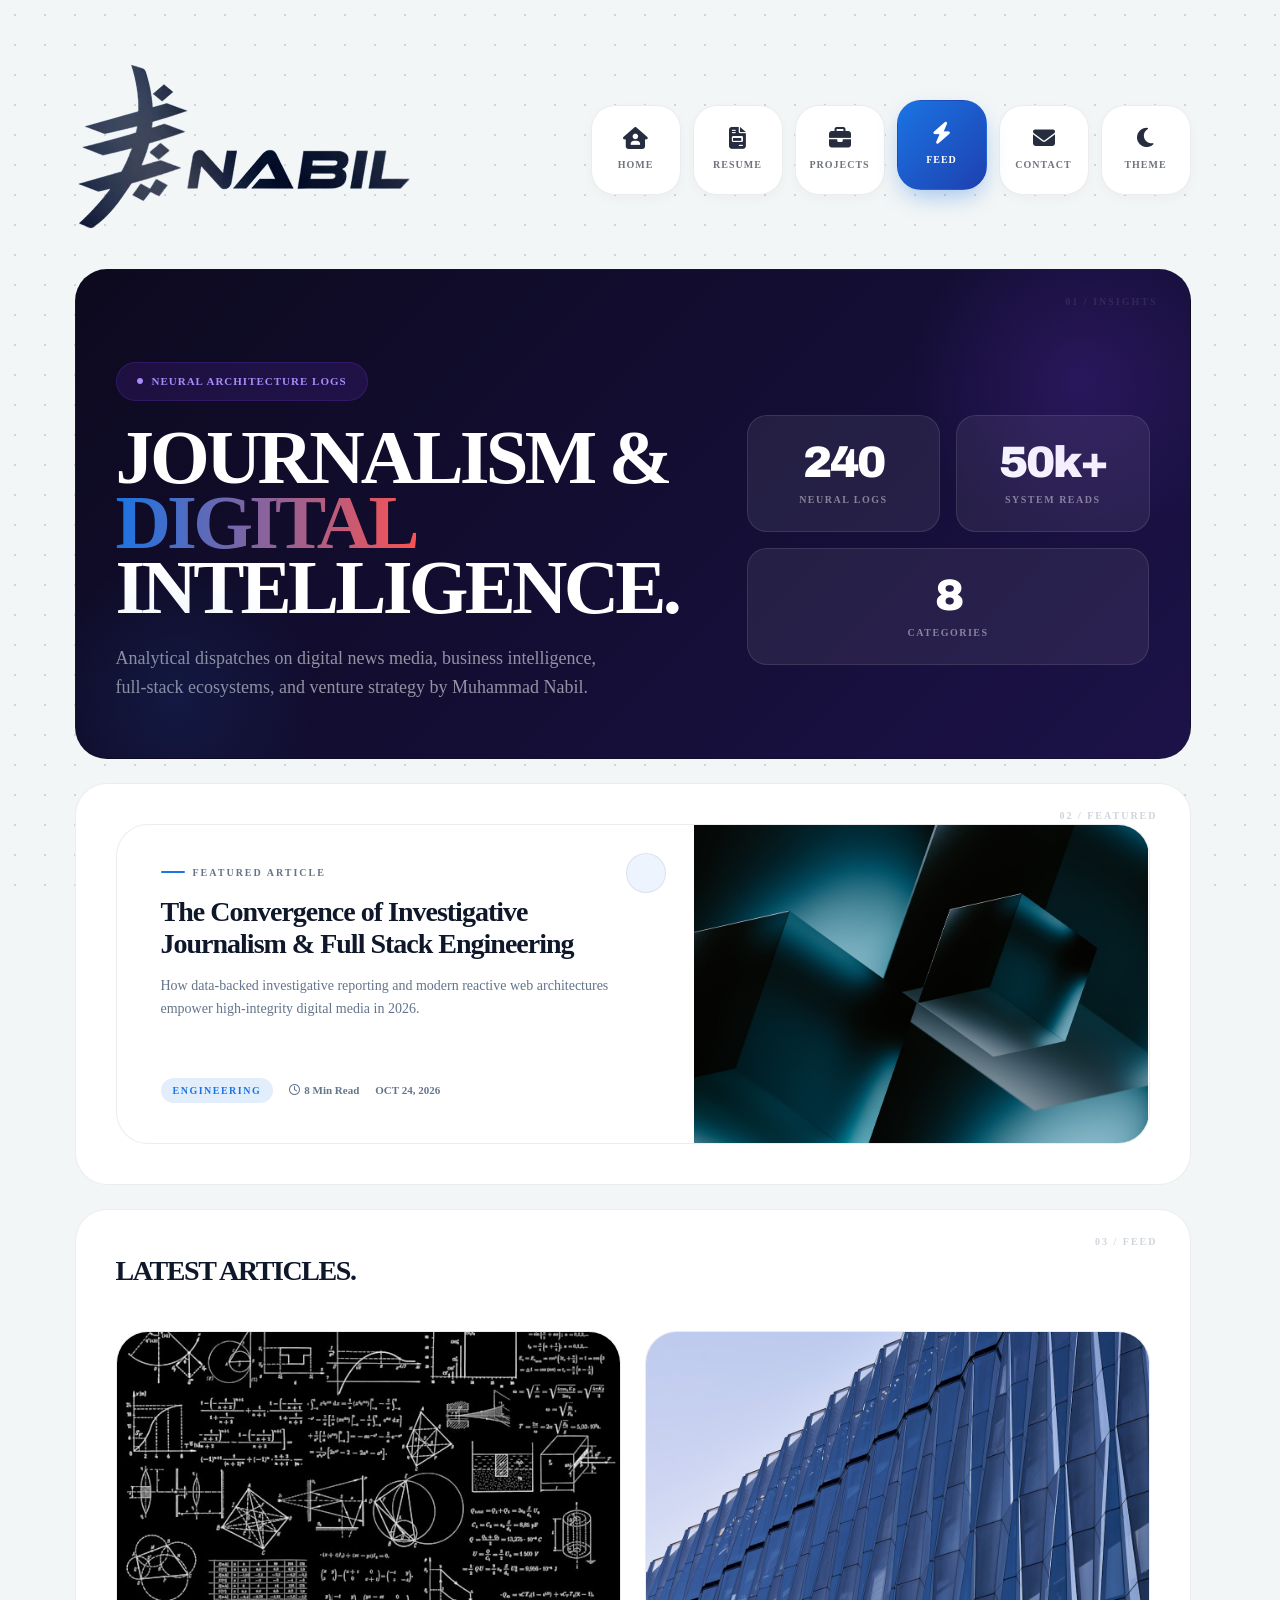
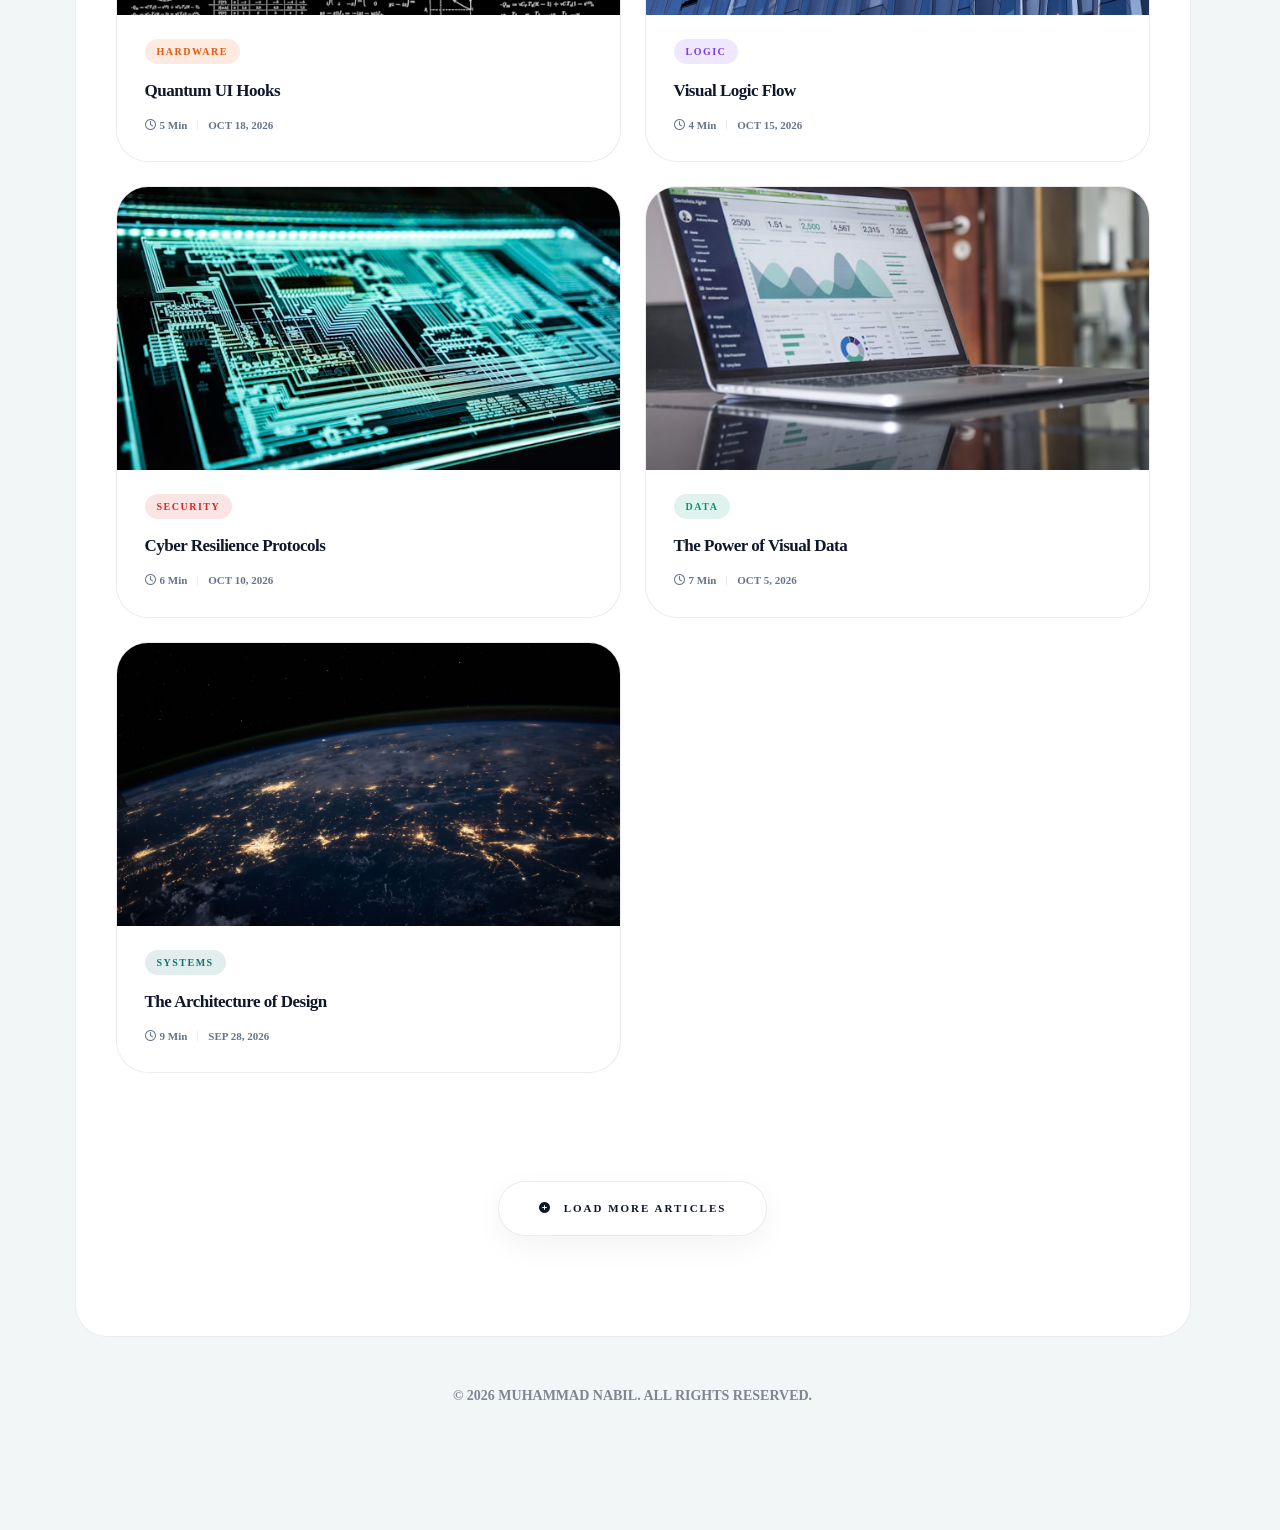
==== blog.html @ 57cd0913 "file added" ====
<!DOCTYPE html>
<html lang="en">
<head>
  <meta charset="utf-8">
  <meta name="viewport" content="width=device-width, initial-scale=1">
  <title>Feed & Insights - Muhammad Nabil</title>
  <meta name="description" content="Premium portfolio of Alex Sterling, an Elite Design Systems Architect.">
  <link rel="icon" href="images/favicon.svg" type="image/svg+xml">

  <!-- Immediate Theme Initializer -->
  <script>
    (function() {
      try {
        if (localStorage.getItem('theme') === 'dark') {
          document.documentElement.classList.add('dark-theme');
        }
      } catch (e) {}
    })();
  </script>

  <!-- Google Fonts: Poppins, Archivo & Space Grotesk -->
  <link rel="preconnect" href="https://fonts.googleapis.com">
  <link rel="preconnect" href="https://fonts.gstatic.com" crossorigin>
  <link href="https://fonts.googleapis.com/css2?family=Archivo:wght@700;800;900&family=Poppins:wght@400;500;600;700;800;900&family=Space+Grotesk:wght@500;600;700&display=swap" rel="stylesheet">

  <!-- Bootstrap 5.3 CSS -->
  <link rel="stylesheet" href="https://cdn.jsdelivr.net/npm/bootstrap@5.3.3/dist/css/bootstrap.min.css">

  <!-- Font Awesome 6.5.1 CSS -->
  <link rel="stylesheet" href="https://cdnjs.cloudflare.com/ajax/libs/font-awesome/6.5.1/css/all.min.css">

  <!-- Animate.css -->
  <link rel="stylesheet" href="https://cdnjs.cloudflare.com/ajax/libs/animate.css/4.1.1/animate.min.css">

  <!-- Velixo Core CSS -->
  <link rel="stylesheet" href="css/velixo.css">

  <style>
    body {
      font-family: var(--font-poppins), 'Poppins', sans-serif;
    }
    .logo-text, .hero-title, .master-title-vx, .id-name, .editorial-title {
      font-family: var(--font-archivo), 'Archivo', sans-serif;
    }
    .modal-content {
      background-color: var(--velixo-card);
      border: 1px solid var(--velixo-border);
      border-radius: var(--radius-xl);
      color: var(--velixo-text);
      backdrop-filter: blur(20px);
    }
    .modal-header {
      border-bottom: 1px solid var(--velixo-border);
    }
    .modal-footer {
      border-top: 1px solid var(--velixo-border);
    }
    .dark-theme .btn-close {
      filter: invert(1) grayscale(100%) brightness(200%);
    }

    /* Immediate visibility for scroll reveal elements to ensure flawless rendering */
    .scroll-reveal, .scroll-reveal-left, .scroll-reveal-right {
      opacity: 1 !important;
      transform: none !important;
    }

    /* Fix avatar container fill images */
    .avatar-box img {
      position: absolute;
      top: 0;
      left: 0;
      width: 100% !important;
      height: 100% !important;
      object-fit: cover !important;
    }

    /* Smooth bento cards appearance */
    .bento-card {
      opacity: 1 !important;
    }
  </style>
</head>
<body>

  <div class="vx-demo-2">
    <div class="page-wrapper-vx">
      <div class="container">
        
        <!-- Main Header -->
        
        <!-- Main Header -->
        <header class="main-header-vx">
          <div class="row align-items-center">
            <div class="col-lg-4 col-md-12 text-center text-lg-start">
              <a class="logo-link d-inline-flex align-items-center text-decoration-none" href="index.html">
                <img src="images/nabil-logo.webp" alt="Muhammad Nabil" class="header-logo-img">
              </a>
            </div>
            <div class="col-lg-8 col-md-12">
              <div class="nav-grid-vx mt-4 mt-lg-0">
                <a class="nav-block-vx " href="index.html" title="Home">
                  <i class="fa-solid fa-house-user"></i>
                  <span>Home</span>
                </a>
                <a class="nav-block-vx " href="resume.html" title="Resume">
                  <i class="fa-solid fa-file-invoice"></i>
                  <span>Resume</span>
                </a>
                <a class="nav-block-vx " href="works.html" title="Projects">
                  <i class="fa-solid fa-briefcase"></i>
                  <span>Projects</span>
                </a>
                <a class="nav-block-vx active" href="blog.html" title="Feed">
                  <i class="fa-solid fa-bolt"></i>
                  <span>Feed</span>
                </a>
                <a class="nav-block-vx " href="contact.html" title="Contact">
                  <i class="fa-solid fa-envelope"></i>
                  <span>Contact</span>
                </a>
                <div class="nav-block-vx dark-toggle" role="button" aria-label="Toggle theme" style="cursor:pointer" title="Toggle Theme">
                  <i class="fa-solid fa-moon"></i>
                  <span>Theme</span>
                </div>
              </div>
            </div>
          </div>
        </header>
  
  

        <!-- Main Page Content -->
        <div class="bento-card card-feed-banner mb-4 animate__animated animate__fadeInUp"><span class="card-number">01 / INSIGHTS</span><div class="row align-items-center g-5 mt-1"><div class="col-lg-7"><div class="badge-status mb-4" style="background:rgba(124,58,237,0.15);color:#a78bfa;border-color:rgba(124,58,237,0.2)"><i class="fa-solid fa-circle"></i>Neural Architecture Logs</div><h1 class="hero-title mb-4">JOURNALISM &<br><span>DIGITAL</span><br>INTELLIGENCE.</h1><p class="hero-desc">Analytical dispatches on digital news media, business intelligence, full-stack ecosystems, and venture strategy by Muhammad Nabil.</p></div><div class="col-lg-5"><div class="d-flex gap-3 flex-wrap"><div class="banner-stat"><span class="banner-stat-num">240</span><span class="banner-stat-label">Neural Logs</span></div><div class="banner-stat"><span class="banner-stat-num">50k+</span><span class="banner-stat-label">System Reads</span></div><div class="banner-stat"><span class="banner-stat-num">8</span><span class="banner-stat-label">Categories</span></div></div></div></div></div><div class="scroll-reveal"><div class="bento-card mb-4"><span class="card-number">02 / FEATURED</span><div class="vx-feed-featured"><div class="vff-body"><div class="vff-arrow"><i class="fa-solid fa-arrow-up-right"></i></div><div class="vff-label">Featured Article</div><a href="#" class="vff-title" data-bs-toggle="modal" data-bs-target="#blogModal1">The Convergence of Investigative Journalism & Full Stack Engineering</a><p class="vff-excerpt">How data-backed investigative reporting and modern reactive web architectures empower high-integrity digital media in 2026.</p><div class="vff-meta"><span class="post-tag tag-engineering">Engineering</span><span><i class="fa-regular fa-clock me-1"></i>8 Min Read</span><span>OCT 24, 2026</span></div></div><div class="vff-img" style="position:relative"><img alt="The Convergence of Investigative Journalism & Full Stack Engineering" style="position:absolute;height:100%;width:100%;left:0;top:0;right:0;bottom:0;object-fit:cover;color:transparent" src="images/blog-1.jpg"/></div></div></div></div><div class="bento-card"><span class="card-number">03 / FEED</span><h2 class="text-uppercase mb-5 mt-2" style="font-size:28px">Latest Articles.</h2><div class="row g-4"><div class="scroll-reveal col-md-6"><div class="vx-feed-card"><div class="vfc-img" style="position:relative"><img alt="Quantum UI Hooks" style="position:absolute;height:100%;width:100%;left:0;top:0;right:0;bottom:0;object-fit:cover;color:transparent" src="images/blog-2.jpg"/></div><div class="vfc-body"><span class="post-tag tag-hardware mb-3">Hardware</span><a href="#" class="vfc-title" data-bs-toggle="modal" data-bs-target="#blogModal2">Quantum UI Hooks</a><div class="vfc-meta"><span><i class="fa-regular fa-clock me-1"></i>5 Min</span><div class="vfc-divider"></div><span>OCT 18, 2026</span></div></div></div></div><div class="scroll-reveal col-md-6"><div class="vx-feed-card"><div class="vfc-img" style="position:relative"><img alt="Visual Logic Flow" style="position:absolute;height:100%;width:100%;left:0;top:0;right:0;bottom:0;object-fit:cover;color:transparent" src="images/blog-3.jpg"/></div><div class="vfc-body"><span class="post-tag tag-logic mb-3">Logic</span><a href="#" class="vfc-title" data-bs-toggle="modal" data-bs-target="#blogModal3">Visual Logic Flow</a><div class="vfc-meta"><span><i class="fa-regular fa-clock me-1"></i>4 Min</span><div class="vfc-divider"></div><span>OCT 15, 2026</span></div></div></div></div><div class="scroll-reveal col-md-6"><div class="vx-feed-card"><div class="vfc-img" style="position:relative"><img alt="Cyber Resilience Protocols" style="position:absolute;height:100%;width:100%;left:0;top:0;right:0;bottom:0;object-fit:cover;color:transparent" src="images/blog-4.jpg"/></div><div class="vfc-body"><span class="post-tag tag-security mb-3">Security</span><a href="#" class="vfc-title" data-bs-toggle="modal" data-bs-target="#blogModal4">Cyber Resilience Protocols</a><div class="vfc-meta"><span><i class="fa-regular fa-clock me-1"></i>6 Min</span><div class="vfc-divider"></div><span>OCT 10, 2026</span></div></div></div></div><div class="scroll-reveal col-md-6"><div class="vx-feed-card"><div class="vfc-img" style="position:relative"><img alt="The Power of Visual Data" style="position:absolute;height:100%;width:100%;left:0;top:0;right:0;bottom:0;object-fit:cover;color:transparent" src="images/blog-5.jpg"/></div><div class="vfc-body"><span class="post-tag tag-data mb-3">Data</span><a href="#" class="vfc-title" data-bs-toggle="modal" data-bs-target="#blogModal5">The Power of Visual Data</a><div class="vfc-meta"><span><i class="fa-regular fa-clock me-1"></i>7 Min</span><div class="vfc-divider"></div><span>OCT 5, 2026</span></div></div></div></div><div class="scroll-reveal col-md-6"><div class="vx-feed-card"><div class="vfc-img" style="position:relative"><img alt="The Architecture of Design" style="position:absolute;height:100%;width:100%;left:0;top:0;right:0;bottom:0;object-fit:cover;color:transparent" src="images/blog-1-detail.jpg"/></div><div class="vfc-body"><span class="post-tag tag-systems mb-3">Systems</span><a href="#" class="vfc-title" data-bs-toggle="modal" data-bs-target="#blogModal6">The Architecture of Design</a><div class="vfc-meta"><span><i class="fa-regular fa-clock me-1"></i>9 Min</span><div class="vfc-divider"></div><span>SEP 28, 2026</span></div></div></div></div></div><div class="blog-protocol-container mt-5"><button class="load-more-btn"><i class="fa-solid fa-plus-circle spinner-icon"></i><span>Load More Articles</span></button></div></div><div class="modal fade velixo-modal" id="blogModal1" tabindex="-1" aria-hidden="true"><div class="modal-dialog modal-dialog-centered modal-lg modal-dialog-scrollable"><div class="modal-content"><div class="modal-header border-0 pb-0"><button type="button" class="btn-close" data-bs-dismiss="modal" aria-label="Close"></button></div><div class="modal-body p-4 p-md-5 pt-0"><div class="d-flex align-items-center gap-3 mb-3"><span class="badge-status m-0 tag-engineering">Engineering</span><span class="small opacity-50 fw-bold">OCT 24, 2026</span></div><h2 class="modal-title mb-4">The Convergence of Investigative Journalism & Full Stack Engineering</h2><div style="position:relative;width:100%;aspect-ratio:16/9;border-radius:16px;overflow:hidden;margin-bottom:2rem"><img alt="The Convergence of Investigative Journalism & Full Stack Engineering" style="position:absolute;height:100%;width:100%;left:0;top:0;right:0;bottom:0;object-fit:cover;color:transparent" src="images/blog-1.jpg"/></div><div class="blog-content">
      <p>In the rapidly evolving landscape of digital interfaces, the convergence of neural biological principles and computer-aided design is creating a new paradigm. We call this <strong>Neural Design Architecture</strong>.</p>
      <p>Unlike traditional static design systems, neural systems are designed to be "alive" — adapting in real-time to user behavior, cognitive load, and environmental factors. This requires a complete rethink of how we handle component logic and state management.</p>
      <blockquote class="my-5 p-4 border-start border-4 border-primary bg-light rounded-2">
        "The goal is not to build tools that work for users, but to build ecosystems that evolve with them."
      </blockquote>
      <h4 class="mt-5 mb-3 text-uppercase">The Three Pillars of Neural Design</h4>
      <ol>
        <li class="mb-3"><strong>Cognitive Efficiency</strong>: Reducing friction at every touchpoint.</li>
        <li class="mb-3"><strong>Dynamic Scaling</strong>: Component logic that adjusts complexity based on user expertise.</li>
        <li><strong>Predictive Intelligence</strong>: Using ML hooks to preload assets and paths before the interaction happens.</li>
      </ol>
    </div></div></div></div></div><div class="modal fade velixo-modal" id="blogModal2" tabindex="-1" aria-hidden="true"><div class="modal-dialog modal-dialog-centered modal-lg modal-dialog-scrollable"><div class="modal-content"><div class="modal-header border-0 pb-0"><button type="button" class="btn-close" data-bs-dismiss="modal" aria-label="Close"></button></div><div class="modal-body p-4 p-md-5 pt-0"><div class="d-flex align-items-center gap-3 mb-3"><span class="badge-status m-0 tag-hardware">Hardware</span><span class="small opacity-50 fw-bold">OCT 18, 2026</span></div><h2 class="modal-title mb-4">Quantum UI Hooks</h2><div style="position:relative;width:100%;aspect-ratio:16/9;border-radius:16px;overflow:hidden;margin-bottom:2rem"><img alt="Quantum UI Hooks" style="position:absolute;height:100%;width:100%;left:0;top:0;right:0;bottom:0;object-fit:cover;color:transparent" src="images/blog-2.jpg"/></div><div class="blog-content">
      <p>Integrating high-level UI logic with bare-metal hardware requires more than just efficient code; it requires a deep understanding of signal latency and tactile feedback loops.</p>
      <p>Our latest breakthrough in "Quantum Hooks" allows for a zero-latency bridge between React-based interfaces and embedded sensor arrays, enabling a level of physical-digital synchronicity previously thought impossible.</p>
      <h4 class="mt-5 mb-3 text-uppercase">Hardware Synergy</h4>
      <p>By bypassing traditional OS-level interrupts, we can pipe interaction data directly into the render loop. This ensures that when a user moves a physical slider, the digital representation is updated within 2ms.</p>
    </div></div></div></div></div><div class="modal fade velixo-modal" id="blogModal3" tabindex="-1" aria-hidden="true"><div class="modal-dialog modal-dialog-centered modal-lg modal-dialog-scrollable"><div class="modal-content"><div class="modal-header border-0 pb-0"><button type="button" class="btn-close" data-bs-dismiss="modal" aria-label="Close"></button></div><div class="modal-body p-4 p-md-5 pt-0"><div class="d-flex align-items-center gap-3 mb-3"><span class="badge-status m-0 tag-logic">Logic</span><span class="small opacity-50 fw-bold">OCT 15, 2026</span></div><h2 class="modal-title mb-4">Visual Logic Flow</h2><div style="position:relative;width:100%;aspect-ratio:16/9;border-radius:16px;overflow:hidden;margin-bottom:2rem"><img alt="Visual Logic Flow" style="position:absolute;height:100%;width:100%;left:0;top:0;right:0;bottom:0;object-fit:cover;color:transparent" src="images/blog-3.jpg"/></div><div class="blog-content">
      <p>Visualizing complex logic flows is the next frontier in developer experience. At Velixo, we've developed a node-based architecture that maps technical complexity to artistic visual patterns.</p>
      <p>This allows architects to "see" bottlenecks before they are even coded. By treating data flow as a visual river, we can optimize systems using intuitive pattern recognition.</p>
      <blockquote class="my-5 p-4 border-start border-4 border-primary bg-light rounded-2">
        "Architecture is just logic made visible."
      </blockquote>
    </div></div></div></div></div><div class="modal fade velixo-modal" id="blogModal4" tabindex="-1" aria-hidden="true"><div class="modal-dialog modal-dialog-centered modal-lg modal-dialog-scrollable"><div class="modal-content"><div class="modal-header border-0 pb-0"><button type="button" class="btn-close" data-bs-dismiss="modal" aria-label="Close"></button></div><div class="modal-body p-4 p-md-5 pt-0"><div class="d-flex align-items-center gap-3 mb-3"><span class="badge-status m-0 tag-security">Security</span><span class="small opacity-50 fw-bold">OCT 10, 2026</span></div><h2 class="modal-title mb-4">Cyber Resilience Protocols</h2><div style="position:relative;width:100%;aspect-ratio:16/9;border-radius:16px;overflow:hidden;margin-bottom:2rem"><img alt="Cyber Resilience Protocols" style="position:absolute;height:100%;width:100%;left:0;top:0;right:0;bottom:0;object-fit:cover;color:transparent" src="images/blog-4.jpg"/></div><div class="blog-content">
      <p>In an age of increasing digital threats, cyber resilience is no longer optional. Our latest protocols focus on self-healing infrastructures and proactive threat detection using neural pattern matching.</p>
      <p>We've implemented a layered defense strategy that protects sensitive data at the architectural level, ensuring that even if one node is compromised, the rest of the ecosystem remains secure.</p>
    </div></div></div></div></div><div class="modal fade velixo-modal" id="blogModal5" tabindex="-1" aria-hidden="true"><div class="modal-dialog modal-dialog-centered modal-lg modal-dialog-scrollable"><div class="modal-content"><div class="modal-header border-0 pb-0"><button type="button" class="btn-close" data-bs-dismiss="modal" aria-label="Close"></button></div><div class="modal-body p-4 p-md-5 pt-0"><div class="d-flex align-items-center gap-3 mb-3"><span class="badge-status m-0 tag-data">Data</span><span class="small opacity-50 fw-bold">OCT 5, 2026</span></div><h2 class="modal-title mb-4">The Power of Visual Data</h2><div style="position:relative;width:100%;aspect-ratio:16/9;border-radius:16px;overflow:hidden;margin-bottom:2rem"><img alt="The Power of Visual Data" style="position:absolute;height:100%;width:100%;left:0;top:0;right:0;bottom:0;object-fit:cover;color:transparent" src="images/blog-5.jpg"/></div><div class="blog-content">
      <p>Data visualization is the bridge between raw information and actionable insights. By using advanced 3D rendering techniques, we can transform complex datasets into intuitive visual landscapes.</p>
      <p>This allows decision-makers to identify trends and anomalies with unprecedented clarity, leading to faster and more accurate strategic choices.</p>
    </div></div></div></div></div><div class="modal fade velixo-modal" id="blogModal6" tabindex="-1" aria-hidden="true"><div class="modal-dialog modal-dialog-centered modal-lg modal-dialog-scrollable"><div class="modal-content"><div class="modal-header border-0 pb-0"><button type="button" class="btn-close" data-bs-dismiss="modal" aria-label="Close"></button></div><div class="modal-body p-4 p-md-5 pt-0"><div class="d-flex align-items-center gap-3 mb-3"><span class="badge-status m-0 tag-systems">Systems</span><span class="small opacity-50 fw-bold">SEP 28, 2026</span></div><h2 class="modal-title mb-4">The Architecture of Design</h2><div style="position:relative;width:100%;aspect-ratio:16/9;border-radius:16px;overflow:hidden;margin-bottom:2rem"><img alt="The Architecture of Design" style="position:absolute;height:100%;width:100%;left:0;top:0;right:0;bottom:0;object-fit:cover;color:transparent" src="images/blog-1-detail.jpg"/></div><div class="blog-content">
      <p>True design is not just how it looks, but how it works at the structural level. We explore the intersection of architectural principles and digital product design.</p>
      <p>By applying classical engineering concepts to modern software, we can build products that are not only beautiful but also resilient and highly performant.</p>
    </div></div></div></div></div><div class="modal fade velixo-modal" id="blogModal7" tabindex="-1" aria-hidden="true"><div class="modal-dialog modal-dialog-centered modal-lg modal-dialog-scrollable"><div class="modal-content"><div class="modal-header border-0 pb-0"><button type="button" class="btn-close" data-bs-dismiss="modal" aria-label="Close"></button></div><div class="modal-body p-4 p-md-5 pt-0"><div class="d-flex align-items-center gap-3 mb-3"><span class="badge-status m-0 tag-systems">Systems</span><span class="small opacity-50 fw-bold">OCT 12, 2026</span></div><h2 class="modal-title mb-4">The Math of Scalable Grids</h2><div style="position:relative;width:100%;aspect-ratio:16/9;border-radius:16px;overflow:hidden;margin-bottom:2rem"><img alt="The Math of Scalable Grids" style="position:absolute;height:100%;width:100%;left:0;top:0;right:0;bottom:0;object-fit:cover;color:transparent" src="images/blog-6.jpg"/></div><div class="blog-content">
      <p>Scalability starts with a solid mathematical foundation. We dive deep into the algorithms that power modern grid systems, ensuring consistent layouts across all screen resolutions.</p>
      <p>Understanding the underlying geometry allows us to create flexible, high-density interfaces that maintain their integrity even as complexity grows.</p>
    </div></div></div></div></div><div class="modal fade velixo-modal" id="blogModal8" tabindex="-1" aria-hidden="true"><div class="modal-dialog modal-dialog-centered modal-lg modal-dialog-scrollable"><div class="modal-content"><div class="modal-header border-0 pb-0"><button type="button" class="btn-close" data-bs-dismiss="modal" aria-label="Close"></button></div><div class="modal-body p-4 p-md-5 pt-0"><div class="d-flex align-items-center gap-3 mb-3"><span class="badge-status m-0 tag-cloud">Cloud</span><span class="small opacity-50 fw-bold">OCT 8, 2026</span></div><h2 class="modal-title mb-4">Hybrid Cloud Architecture</h2><div style="position:relative;width:100%;aspect-ratio:16/9;border-radius:16px;overflow:hidden;margin-bottom:2rem"><img alt="Hybrid Cloud Architecture" style="position:absolute;height:100%;width:100%;left:0;top:0;right:0;bottom:0;object-fit:cover;color:transparent" src="images/blog-7.jpg"/></div><div class="blog-content">
      <p>Hybrid cloud solutions offer the best of both worlds: the security of private infrastructure and the scalability of public cloud providers.</p>
      <p>We discuss the architectural challenges of synchronizing data across disparate environments and the best practices for maintaining high availability in a hybrid setup.</p>
    </div></div></div></div></div>

        
        
        <footer class="mt-5 text-center pb-5">
          <p class="small opacity-50 fw-bold">© 2026 MUHAMMAD NABIL. ALL RIGHTS RESERVED.</p>
        </footer>
  
  
      </div>
    </div>
  </div>

  <!-- Bootstrap 5.3 JS Bundle -->
  <script src="https://cdn.jsdelivr.net/npm/bootstrap@5.3.3/dist/js/bootstrap.bundle.min.js"></script>

  <!-- Interactive JavaScript: Theme Switcher & Reveal Observer -->
  <script>
    document.addEventListener('DOMContentLoaded', function () {
      const darkToggle = document.querySelector('.dark-toggle');
      const themeIcon = darkToggle ? darkToggle.querySelector('i') : null;

      function syncThemeIcon() {
        if (!themeIcon) return;
        const isDark = document.documentElement.classList.contains('dark-theme');
        if (isDark) {
          themeIcon.className = 'fa-solid fa-sun';
        } else {
          themeIcon.className = 'fa-solid fa-moon';
        }
      }

      syncThemeIcon();

      if (darkToggle) {
        darkToggle.addEventListener('click', function () {
          const isDark = document.documentElement.classList.toggle('dark-theme');
          localStorage.setItem('theme', isDark ? 'dark' : 'light');
          syncThemeIcon();
        });
      }

      // Reveal all animated sections
      document.querySelectorAll('.scroll-reveal, .scroll-reveal-left, .scroll-reveal-right').forEach(function(el) {
        el.classList.add('revealed');
      });
    });
  </script>

</body>
</html>
---- css/velixo.css ----
:root{--velixo-primary:#1b74e4;--velixo-secondary:#fa5252;--velixo-bg:#f3f6f6;--velixo-text:#0f172a;--velixo-text-muted:#64748b;--velixo-card:#fff;--velixo-border:#0f172a14;--velixo-glass:#ffffffb3;--velixo-transition:all .4s cubic-bezier(.4, 0, .2, 1);--radius-3xl:48px;--radius-2xl:40px;--radius-xl:32px;--velixo-primary-rgb:27, 116, 228;--velixo-secondary-rgb:250, 82, 82}html.dark-theme{--velixo-bg:#0a0f1a;--velixo-text:#f1f5f9;--velixo-text-muted:#64748b;--velixo-card:#111827;--velixo-border:#ffffff14;--velixo-glass:#111827b3}html{scrollbar-gutter:stable;height:auto;overflow:hidden auto}body{background-color:var(--velixo-bg);color:var(--velixo-text);-webkit-font-smoothing:antialiased;overflow-anchor:none;width:100%;margin:0;padding:0;position:relative;overflow:visible}body:before{content:"";z-index:-1;pointer-events:none;background-image:radial-gradient(#0f172a26 1px,#0000 1px);background-size:30px 30px;width:100%;height:100%;position:fixed;top:0;left:0}html.dark-theme body:before{background-image:radial-gradient(#ffffff1a 1px,#0000 1px)}*{box-sizing:border-box}img,video,canvas,svg{max-width:100%;height:auto}.text-muted{color:var(--velixo-text-muted)!important}.btn-light{color:#0f172a;background-color:#f8fafc;border-color:#f8fafc}.dark-theme .btn-light{background-color:var(--velixo-primary);border-color:var(--velixo-primary);color:#fff}h1,h2,h3,h4,h5{letter-spacing:-.05em;font-weight:800;line-height:.9}.bento-container{grid-template-columns:repeat(12,1fr);grid-auto-rows:minmax(100px,auto);gap:24px;width:100%;margin:0 auto;padding:60px 24px 120px;display:grid}.bento-card{background-color:var(--velixo-card);border:1px solid var(--velixo-border);border-radius:var(--radius-xl);transition:var(--velixo-transition);-webkit-backdrop-filter:blur(20px);backdrop-filter:blur(20px);flex-direction:column;min-height:200px;padding:40px;display:flex;position:relative;overflow:hidden}.bento-card:hover{border-color:var(--velixo-primary);box-shadow:0 40px 80px -20px rgba(var(--velixo-primary-rgb), .15);transform:translateY(-8px)}header{grid-column:span 12}.card-hero{background:linear-gradient(135deg, rgba(var(--velixo-primary-rgb), .05) 0%, transparent 100%);grid-area:span 4/span 8;justify-content:center}.card-profile{text-align:center;grid-area:span 4/span 4;align-items:center}.card-about h2{margin-bottom:1.5rem;font-size:32px}.card-about{grid-area:span 4/span 6}.card-skills{grid-area:span 2/span 3;justify-content:center;align-items:center;display:flex}.card-services{grid-area:span 4/span 6}.card-resume{grid-area:span 2/span 6}.card-resume h3{font-size:24px}.card-resume .btn{letter-spacing:1px;font-size:12px}.card-hub{grid-area:span 4/span 6}.card-clients{grid-column:span 12;padding:60px}.card-footer{text-align:center;background:0 0;border:none;grid-column:span 12;padding:40px 0 100px}.card-experience{grid-area:span 4/span 8}.card-tech,.card-edu{grid-area:span 2/span 4}.card-skills-full{grid-column:span 12;padding:60px}.badge-status{background:rgba(var(--velixo-primary-rgb), .1);color:var(--velixo-primary);letter-spacing:1px;text-transform:uppercase;border:1px solid rgba(var(--velixo-primary-rgb), .1);border-radius:100px;align-items:center;gap:8px;width:fit-content;margin-bottom:24px;padding:10px 20px;font-size:11px;font-weight:800;display:inline-flex}.badge-status i{font-size:6px;animation:2s infinite pulse}@keyframes pulse{0%{opacity:1;transform:scale(1)}50%{opacity:.4;transform:scale(1.6)}to{opacity:1;transform:scale(1)}}.hero-title{text-transform:uppercase;color:var(--velixo-text);word-break:break-word;overflow-wrap:break-word;margin:0;font-size:90px;line-height:.85}.hero-title span{background:linear-gradient(to right, var(--velixo-primary), var(--velixo-secondary));-webkit-text-fill-color:transparent;-webkit-background-clip:text;background-clip:text;display:inline-block}.hero-desc{max-width:500px;color:var(--velixo-text-muted);margin-top:24px;font-size:18px;font-weight:500;line-height:1.6}.avatar-box{border:8px solid var(--velixo-border);width:160px;height:160px;transition:var(--velixo-transition);background:var(--velixo-bg);border-radius:40px;flex-shrink:0;margin-bottom:24px;position:relative;overflow:hidden}.bento-card:hover .avatar-box{border-color:var(--velixo-primary);transform:scale(1.05)rotate(-3deg)}.social-pill{gap:12px;margin-top:24px;display:flex}.social-btn{background:var(--velixo-bg);width:52px;height:52px;color:var(--velixo-text);transition:var(--velixo-transition);border:1px solid var(--velixo-border);border-radius:16px;justify-content:center;align-items:center;font-size:18px;text-decoration:none;display:flex}.social-btn:hover{background:var(--velixo-primary);color:#fff;border-color:var(--velixo-primary);transform:translateY(-5px)}.stat-item{text-align:center}.stat-num{color:var(--velixo-primary);margin-bottom:4px;font-size:64px;font-weight:900;line-height:1}.stat-label{text-transform:uppercase;letter-spacing:.1em;color:var(--velixo-text-muted);font-size:12px;font-weight:800}.card-profile p{letter-spacing:2px}.expertise-list{grid-template-columns:repeat(2,1fr);gap:16px;margin-top:24px;display:grid}.expertise-item span{letter-spacing:1px;font-size:11px}.expertise-item{background:rgba(var(--velixo-primary-rgb), .03);border:1px solid var(--velixo-border);transition:var(--velixo-transition);border-radius:20px;flex-direction:row;align-items:center;gap:20px;padding:24px 32px;display:flex}.expertise-item i{color:var(--velixo-primary);background:rgba(var(--velixo-primary-rgb), .08);width:44px;height:44px;transition:var(--velixo-transition);border-radius:12px;justify-content:center;align-items:center;font-size:20px;display:flex}.expertise-item:hover{background:var(--velixo-primary);color:#fff;border-color:var(--velixo-primary)}.expertise-item:hover i{color:#fff;background:#fff3}.nav-container{z-index:1040;pointer-events:none;justify-content:center;align-items:center;width:100%;display:flex;position:fixed;bottom:32px;left:0}.nav-dock{-webkit-backdrop-filter:blur(20px);pointer-events:auto;background:#0f172af2;border:1px solid #ffffff1a;border-radius:28px;gap:8px;padding:8px;display:flex;box-shadow:0 20px 50px #00000080}.dock-item{color:#fffc;width:56px;height:56px;transition:var(--velixo-transition);border-radius:20px;justify-content:center;align-items:center;font-size:20px;text-decoration:none;display:flex;position:relative}.dock-item:hover,.dock-item.active{color:#fff;background:var(--velixo-primary)}.dock-item span{background:var(--velixo-primary);color:#fff;opacity:0;visibility:hidden;white-space:nowrap;pointer-events:none;z-index:2001;border-radius:12px;padding:6px 14px;font-size:11px;font-weight:800;transition:all .3s cubic-bezier(.4,0,.2,1);position:absolute;top:-40px;left:50%;transform:translate(-50%);box-shadow:0 10px 20px #0003}.dock-item:hover span{opacity:1;visibility:visible;top:-54px;transform:translate(-50%)translateY(0)}@media (max-width:768px){.dock-item span{display:none!important}}.dock-item span:after{content:"";border-left:6px solid #0000;border-right:6px solid #0000;border-top:6px solid var(--velixo-primary);position:absolute;bottom:-4px;left:50%;transform:translate(-50%)}.card-number{opacity:.3;letter-spacing:2px;color:var(--velixo-text-muted);font-size:10px;font-weight:800;position:absolute;top:24px;right:32px}.pillar-grid{grid-template-columns:1fr 1fr;gap:20px;margin-top:32px;display:grid}.card-clients p{letter-spacing:8px;text-align:center}.value-icon{background:var(--velixo-primary);color:#fff;width:48px;height:48px;box-shadow:0 10px 20px rgba(var(--velixo-primary-rgb), .2);border-radius:14px;flex-shrink:0;justify-content:center;align-items:center;font-size:18px;display:flex}.value-title{letter-spacing:1.5px;color:var(--velixo-text);margin-bottom:4px;font-size:12px;font-weight:900}.card-hub h3{letter-spacing:2px;font-size:20px}.signature-text{opacity:.3;text-align:right;letter-spacing:5px;background:linear-gradient(90deg, transparent, rgba(var(--velixo-primary-rgb), .05));border-radius:4px;padding:10px 0;font-size:14px;font-weight:800}.pillar-item{border-left:2px solid var(--velixo-primary);transition:var(--velixo-transition);padding-left:16px}.pillar-item:hover{background:rgba(var(--velixo-primary-rgb), .05);border-radius:0 12px 12px 0;transform:translate(10px)}.pillar-title{text-transform:uppercase;letter-spacing:.5px;transition:var(--velixo-transition);margin-bottom:4px;font-size:14px;font-weight:800}.pillar-item:hover .pillar-title{color:var(--velixo-primary)}.pill-text{color:var(--velixo-text-muted);margin:0;font-size:12px;line-height:1.4}.card-resume{background:linear-gradient(135deg, var(--velixo-primary), #0d47a1)!important;color:#fff!important;border:none!important}.card-resume:hover{box-shadow:0 40px 100px -20px rgba(var(--velixo-primary-rgb), .4);transform:translateY(-10px)scale(1.02)}.card-resume .card-number{color:#fff;opacity:.5}.card-resume p{color:#ffffffb3!important}.card-resume:after{content:"";opacity:.1;pointer-events:none;background-image:url("data:image/svg+xml,%3Csvg viewBox='0 0 200 200' xmlns='http://www.w3.org/2000/svg'%3E%3Cfilter id='noise'%3E%3CfeTurbulence type='fractalNoise' baseFrequency='0.65' numOctaves='3' stitchTiles='stitch'/%3E%3C/filter%3E%3Crect width='100%25' height='100%25' filter='url(%23noise)'/%3E%3C/svg%3E");width:100%;height:100%;position:absolute;top:0;left:0}.card-hub{justify-content:space-between;align-items:flex-start;flex-direction:column!important;display:flex!important}.client-grid{flex-wrap:wrap;justify-content:space-around;align-items:center;gap:40px;padding:20px 0;display:flex}.client-item{text-align:center;flex:none}.client-logo{filter:grayscale()contrast(.5)opacity(.3);max-width:140px;height:32px;transition:var(--velixo-transition);object-fit:contain}.client-logo:hover{filter:grayscale(0)contrast()opacity();transform:scale(1.1)}.dark-theme .client-logo{opacity:.6;filter:brightness(0)invert()!important}.dark-theme .client-logo:hover{opacity:1;transform:scale(1.1);filter:brightness(0)invert()!important}.logo-text{letter-spacing:-3px;color:var(--velixo-text);font-size:36px;font-weight:900;text-decoration:none}.dark-toggle{background:var(--velixo-card);cursor:pointer;border-radius:18px;justify-content:center;align-items:center;width:54px;height:54px;display:flex!important}.control-btn{transition:var(--velixo-transition);border:1px solid var(--velixo-border)!important}.control-btn:hover{background:var(--velixo-primary)!important;color:#fff!important;border-color:var(--velixo-primary)!important}@media (max-width:1400px){.hero-title{font-size:clamp(48px,6vw,90px)}}@media (max-width:1200px){.bento-container{gap:20px;padding:40px 24px 120px}.hero-title{font-size:clamp(40px,8vw,70px)}.card-hero,.card-experience,.card-skills-full{grid-column:span 12!important}.card-profile,.card-about,.card-tech,.card-edu,.card-skills,.card-services,.card-hub,.card-contact-stat{grid-column:span 6!important}}@media (max-width:991px){.bento-container{gap:20px;padding:40px 24px 120px;grid-template-columns:repeat(2,1fr)!important}.bento-card,header,.card-clients,.card-footer,.blog-grid-wrapper,.card-projects-hub,.card-protocol{grid-area:auto/span 2!important;width:100%!important}.bento-card{grid-column:span 2!important}.pillar-grid,.skill-meter-grid{grid-template-columns:1fr 1fr}}@media (max-width:767px){.bento-container{gap:16px;overflow-x:hidden;grid-template-columns:1fr!important;width:100vw!important;padding:24px 16px 200px!important}.bento-card,header,.card-clients,.card-footer,.blog-grid-wrapper,.card-projects-hub,.card-protocol{max-width:100%;grid-area:auto/span 1!important;width:100%!important}.hero-title{letter-spacing:-2px;line-height:1.1;font-size:clamp(28px,12vw,48px)!important}.hero-desc{max-width:100%;font-size:16px}.expertise-list,.pillar-grid,.skill-meter-grid{grid-template-columns:1fr!important}.timeline-item{flex-direction:column!important;gap:20px!important;display:flex!important}.timeline-meta{width:100%;flex:none!important}.nav-dock{border-radius:20px;gap:4px;max-width:90vw;padding:8px}.dock-item{width:48px;height:48px;font-size:18px}}@media (max-width:480px){.hero-title{font-size:clamp(24px,12vw,32px)!important}.bento-card{padding:24px}.card-hero{padding:60px 24px}.stat-num{font-size:48px}.client-grid{gap:20px}.client-logo{height:20px}}.timeline-stack{padding-left:0;position:relative}.timeline-item{transition:var(--velixo-transition);gap:40px;padding-bottom:40px;display:flex;position:relative}.timeline-item:hover{transform:translate(10px)}.timeline-item:last-child{padding-bottom:0}.timeline-meta{flex:0 0 160px}.time-range{color:var(--velixo-primary);letter-spacing:1px;margin-bottom:4px;font-size:11px;font-weight:800;display:block}.company{text-transform:uppercase;letter-spacing:.5px;opacity:.8;font-size:14px;font-weight:900;display:block}.timeline-content h4{letter-spacing:-.5px;margin-bottom:12px;font-size:20px}.tech-grid{flex-wrap:wrap;gap:10px;margin-top:10px;display:flex}.tech-tag{background:rgba(var(--velixo-primary-rgb), .05);border:1px solid var(--velixo-border);color:var(--velixo-text);transition:var(--velixo-transition);border-radius:12px;padding:8px 16px;font-size:12px;font-weight:700}.tech-tag:hover{background:var(--velixo-primary);color:#fff;border-color:var(--velixo-primary);transform:translateY(-2px)}.edu-item{border-left:2px solid var(--velixo-border);transition:var(--velixo-transition);padding-left:20px}.edu-item:hover{border-color:var(--velixo-primary);background:rgba(var(--velixo-primary-rgb), .05);border-radius:0 12px 12px 0;padding-top:10px;padding-bottom:10px;transform:translate(10px)}.edu-meta{text-transform:uppercase;color:var(--velixo-primary);letter-spacing:1px;margin-bottom:4px;font-size:11px;font-weight:800}.edu-title{margin-bottom:8px;font-size:16px;font-weight:900}.skill-meter-grid{grid-template-columns:1fr 1fr;gap:40px 60px;display:grid}.skill-name{text-transform:uppercase;letter-spacing:1px;font-size:13px;font-weight:800}.skill-percent{color:var(--velixo-primary);font-size:13px;font-weight:900}.skill-track{background:var(--velixo-bg);border:1px solid var(--velixo-border);border-radius:100px;height:8px;overflow:hidden}.skill-fill{background:linear-gradient(90deg, var(--velixo-primary), var(--velixo-secondary));border-radius:100px;height:100%;transition:width 1.5s cubic-bezier(.1,0,.2,1);position:relative}.bento-card:hover .skill-fill{box-shadow:0 0 15px rgba(var(--velixo-primary-rgb), .4)}.card-filter,.card-stats{grid-area:span 4/span 4}.card-projects-hub{grid-column:span 12;min-height:800px}.filter-group{flex-wrap:wrap;gap:12px;display:flex}.filter-btn{background:var(--velixo-bg);border:1px solid var(--velixo-border);text-transform:uppercase;letter-spacing:1px;transition:var(--velixo-transition);color:var(--velixo-text-muted);cursor:pointer;border-radius:100px;padding:12px 24px;font-size:11px;font-weight:800}.filter-btn:hover,.filter-btn.active{background:var(--velixo-primary);color:#fff;border-color:var(--velixo-primary);box-shadow:0 10px 20px rgba(var(--velixo-primary-rgb), .2);transform:translateY(-3px)}.card-work-inner{background:rgba(var(--velixo-primary-rgb), .03);border:1px solid var(--velixo-border);border-radius:var(--radius-2xl);transition:var(--velixo-transition);overflow:hidden}.card-work-inner:hover{background:rgba(var(--velixo-primary-rgb), .05);border-color:var(--velixo-primary);box-shadow:0 40px 80px -20px rgba(var(--velixo-primary-rgb), .15);transform:translateY(-8px)}.work-img{aspect-ratio:4/3;position:relative;overflow:hidden}.work-img img{object-fit:cover;width:100%;height:100%;transition:transform .6s cubic-bezier(.4,0,.2,1)}.card-work-inner:hover .work-img img{transform:scale(1.06)}.work-title{cursor:pointer;transition:var(--velixo-transition);letter-spacing:-.5px;color:var(--velixo-text);margin:0;font-size:16px;font-weight:800;display:inline-block}.work-title:hover{color:var(--velixo-primary);transform:translate(8px)}.work-content{padding:20px 24px 24px}.work-cat{letter-spacing:2px;color:var(--velixo-primary);text-transform:uppercase;margin-bottom:6px;font-size:10px;font-weight:800;display:block}.projects-grid{grid-template-columns:repeat(3,1fr);gap:24px;width:100%;display:grid}.project-item{transition:var(--velixo-transition)}.project-item.hidden{display:none}@media (max-width:991px){.projects-grid{grid-template-columns:repeat(2,1fr)}}@media (max-width:576px){.projects-grid{grid-template-columns:1fr}}.card-stats{background:linear-gradient(135deg, var(--velixo-primary), #0d47a1);color:#fff;border:none;flex-direction:column;justify-content:center;display:flex}.card-stats .stat-num{color:#fff;font-size:54px}.card-stats .stat-label{color:#ffffffb3}.hub-title h3{letter-spacing:-1px;font-size:28px}.card-feed-stats{background:linear-gradient(135deg, var(--velixo-secondary), #b91c1c);color:#fff;border:none;flex-direction:column;grid-area:span 4/span 4;justify-content:center;height:100%;display:flex}.card-feed-stats .stat-num{color:#fff;font-size:54px}.card-feed-stats .stat-label{color:#ffffffb3}.blog-grid-wrapper{grid-column:span 12}.blog-featured{border-radius:var(--radius-xl);cursor:pointer;min-height:480px;transition:var(--velixo-transition);flex-direction:column;justify-content:flex-end;display:flex;position:relative;overflow:hidden}.blog-featured:hover{box-shadow:0 40px 100px -20px rgba(var(--velixo-primary-rgb), .35);transform:translateY(-10px)}.bf-img{z-index:0;position:absolute;inset:0}.bf-img img{object-fit:cover;width:100%;height:100%;transition:transform .7s cubic-bezier(.4,0,.2,1)}.blog-featured:hover .bf-img img{transform:scale(1.06)}.bf-gradient{z-index:1;transition:var(--velixo-transition);background:linear-gradient(#0000001a 0%,#00000073 50%,#000000eb 100%);position:absolute;inset:0}.blog-featured:hover .bf-gradient{background:linear-gradient(#0000001a 0%,#0000008c 45%,#000000f5 100%)}.bf-content{z-index:2;color:#fff;padding:40px;position:relative}.bf-content h2{color:#fff;transition:var(--velixo-transition);margin:0;font-size:clamp(20px,2.5vw,30px);line-height:1.15}.blog-featured:hover .bf-content h2{transform:translate(10px)}.bf-content h2 a{color:#fff;text-decoration:none;transition:color .3s}.bf-content h2 a:hover{color:#fffc}.bf-arrow{z-index:3;-webkit-backdrop-filter:blur(10px);backdrop-filter:blur(10px);color:#fff;width:48px;height:48px;transition:var(--velixo-transition);background:#ffffff1f;border:1px solid #fff3;border-radius:50%;justify-content:center;align-items:center;font-size:15px;display:flex;position:absolute;top:28px;right:28px}.blog-featured:hover .bf-arrow{background:var(--velixo-primary);border-color:var(--velixo-primary);box-shadow:0 0 20px rgba(var(--velixo-primary-rgb), .4);transform:rotate(45deg)scale(1.1)}.post-author-row{color:#ffffffa6;font-size:12px;font-weight:700}.post-author-row img{border:2px solid #ffffff40}.blog-side-card{background:var(--velixo-card);border:1px solid var(--velixo-border);border-radius:var(--radius-xl);transition:var(--velixo-transition);flex-direction:row;flex:1;display:flex;overflow:hidden}.blog-side-card:hover{border-color:var(--velixo-primary);box-shadow:0 40px 80px -20px rgba(var(--velixo-primary-rgb), .2);transform:translateY(-8px)}.bsc-img{flex-shrink:0;width:160px;min-width:160px;position:relative;overflow:hidden}.bsc-img img{object-fit:cover;width:100%;height:100%;transition:transform .7s cubic-bezier(.4,0,.2,1)}.blog-side-card:hover .bsc-img img{transform:scale(1.08)}.bsc-body{flex-direction:column;flex:1;align-items:flex-start;min-width:0;padding:22px 22px 20px;display:flex}.bsc-body .post-tag{margin-bottom:10px}.bsc-body h5{color:var(--velixo-text);transition:var(--velixo-transition);margin:0 0 4px;font-size:15px;font-weight:800;line-height:1.4}.blog-side-card:hover .bsc-body h5{color:var(--velixo-primary);transform:translate(8px)}.bsc-body h5 a{color:var(--velixo-text);text-decoration:none;transition:color .3s}.bsc-body h5 a:hover{color:var(--velixo-primary)}.blog-post-card{background:var(--velixo-card);border:1px solid var(--velixo-border);border-radius:var(--radius-xl);height:100%;transition:var(--velixo-transition);flex-direction:column;display:flex;overflow:hidden}.blog-post-card:hover{border-color:var(--velixo-primary);box-shadow:0 40px 80px -20px rgba(var(--velixo-primary-rgb), .2);transform:translateY(-8px)}.bpc-img{aspect-ratio:16/9;position:relative;overflow:hidden}.bpc-img img{object-fit:cover;width:100%;height:100%;transition:transform .7s cubic-bezier(.4,0,.2,1)}.blog-post-card:hover .bpc-img img{transform:scale(1.06)}.bpc-img .post-tag{z-index:2;-webkit-backdrop-filter:blur(8px);backdrop-filter:blur(8px);position:absolute;bottom:14px;left:14px}.bpc-body{flex-direction:column;flex:1;padding:24px 28px 28px;display:flex}.bpc-body h5{color:var(--velixo-text);transition:var(--velixo-transition);margin:0;font-size:15px;line-height:1.4}.blog-post-card:hover .bpc-body h5{color:var(--velixo-primary);transform:translate(8px)}.bpc-body h5 a{color:var(--velixo-text);text-decoration:none;transition:color .3s}.bpc-body h5 a:hover{color:var(--velixo-primary)}.post-tag{letter-spacing:1.5px;text-transform:uppercase;color:#fff;transition:var(--velixo-transition);background:#ffffff24;border-radius:100px;align-items:center;padding:5px 12px;font-size:10px;font-weight:800;display:inline-flex}article:hover .post-tag{box-shadow:0 0 15px rgba(var(--velixo-primary-rgb), .3)}.tag-engineering{color:var(--velixo-primary);background:#1b74e41f}.tag-hardware{color:#ea580c;background:#ea580c1f}.tag-logic{color:#7c3aed;background:#7c3aed1f}.tag-security{color:#dc2626;background:#dc26261f}.tag-data{color:#059669;background:#0596691f}.tag-systems{color:#0f766e;background:#0f766e1f}.tag-cloud{color:#0ea5e9;background:#0ea5e91f}.bf-content .post-tag{color:#fff;background:#ffffff24}.post-read,.post-date{letter-spacing:.5px;color:var(--velixo-text-muted);font-size:11px;font-weight:700}.bf-content .post-read,.bf-content .post-date{color:#fff9}.blog-protocol-container{justify-content:center;padding:60px 0;display:flex}.load-more-btn{background:var(--velixo-card);border:1px solid var(--velixo-border);color:var(--velixo-text);letter-spacing:2px;text-transform:uppercase;transition:var(--velixo-transition);cursor:pointer;border-radius:100px;align-items:center;gap:12px;padding:18px 40px;font-size:11px;font-weight:800;display:flex;box-shadow:0 10px 30px #0000000d}.load-more-btn:hover{background:var(--velixo-primary);color:#fff;border-color:var(--velixo-primary);box-shadow:0 20px 40px rgba(var(--velixo-primary-rgb), .2);transform:translateY(-3px)scale(1.02)}@media (max-width:767px){.blog-featured{min-height:360px}.bf-content{padding:28px}.bsc-img{width:110px;min-width:110px}}.card-channels{grid-area:span 4/span 4}.card-protocol{grid-column:span 12}.contact-reach-list{flex-direction:column;gap:12px;margin-top:20px;display:flex}.contact-channel-item{background:rgba(var(--velixo-primary-rgb), .03);border:1px solid var(--velixo-border);transition:var(--velixo-transition);border-radius:20px;align-items:center;gap:16px;padding:14px 18px;display:flex}.contact-channel-item:hover{border-color:var(--velixo-primary);background:rgba(var(--velixo-primary-rgb), .06);transform:translate(6px)}.cci-icon{background:rgba(var(--velixo-primary-rgb), .08);width:44px;min-width:44px;height:44px;color:var(--velixo-primary);transition:var(--velixo-transition);border-radius:12px;justify-content:center;align-items:center;font-size:16px;display:flex}.contact-channel-item:hover .cci-icon{background:var(--velixo-primary);color:#fff}.cci-label{letter-spacing:2px;text-transform:uppercase;color:var(--velixo-text-muted);margin-bottom:3px;font-size:10px;font-weight:800;display:block}.cci-value{color:var(--velixo-text);font-size:14px;font-weight:700;text-decoration:none;transition:color .3s}.contact-channel-item:hover .cci-value{color:var(--velixo-primary)}.card-contact-stat{grid-area:span 2/span 3;justify-content:flex-start;align-items:flex-start}.ccs-icon{width:52px;height:52px;min-height:52px;transition:var(--velixo-transition);border-radius:16px;justify-content:center;align-items:center;margin-bottom:20px;font-size:20px;display:flex}.ccs-green{color:#10b981;background:#10b9811a}.ccs-blue{color:var(--velixo-primary);background:#1b74e41a}.ccs-coral{color:var(--velixo-secondary);background:#fa52521a}.ccs-purple{color:#7c3aed;background:#7c3aed1a}.bento-card:hover .ccs-green{color:#fff;background:#10b981}.bento-card:hover .ccs-blue{background:var(--velixo-primary);color:#fff}.bento-card:hover .ccs-coral{background:var(--velixo-secondary);color:#fff}.bento-card:hover .ccs-purple{color:#fff;background:#7c3aed}.ccs-metric{letter-spacing:-2px;color:var(--velixo-text);margin-bottom:6px;font-size:40px;font-weight:900;line-height:1}.ccs-metric.ccs-green{color:#10b981}.ccs-metric.ccs-coral{color:var(--velixo-secondary)}.ccs-title{letter-spacing:1.5px;text-transform:uppercase;color:var(--velixo-text);margin-bottom:8px;font-size:11px;font-weight:800}.ccs-desc{color:var(--velixo-text-muted);font-size:12px;font-weight:500;line-height:1.5}.form-intro-panel{background:linear-gradient(145deg, var(--velixo-primary) 0%, #0d47a1 100%);border-radius:var(--radius-xl);color:#fff;flex-direction:column;height:100%;min-height:320px;padding:40px;display:flex;position:relative;overflow:hidden}.form-intro-panel:before{content:"";pointer-events:none;background:#ffffff0f;border-radius:50%;width:220px;height:220px;position:absolute;top:-80px;right:-80px}.form-intro-panel:after{content:"";pointer-events:none;background:#ffffff0a;border-radius:50%;width:160px;height:160px;position:absolute;bottom:-50px;left:-50px}.fip-label{letter-spacing:3px;text-transform:uppercase;color:#ffffff80;z-index:1;margin-bottom:20px;font-size:10px;font-weight:800;position:relative}.fip-title{color:#fff;z-index:1;margin-bottom:16px;font-size:36px;line-height:1.05;position:relative}.fip-desc{color:#ffffff9e;z-index:1;margin-bottom:32px;font-size:14px;line-height:1.7;position:relative}.fip-checklist{z-index:1;flex-direction:column;gap:12px;margin-top:auto;display:flex;position:relative}.fip-check-item{color:#ffffffd1;align-items:center;gap:10px;font-size:13px;font-weight:700;display:flex}.fip-check-item i{color:#ffffff8c;flex-shrink:0;font-size:15px}.fip-signature{letter-spacing:4px;color:#ffffff2e;z-index:1;margin-top:40px;font-size:11px;font-weight:900;position:relative}.vx-field{flex-direction:column;gap:8px;display:flex}.vx-field label{text-transform:uppercase;letter-spacing:2px;color:var(--velixo-text-muted);font-size:10px;font-weight:800}.vx-input{background:var(--velixo-bg);border:1.5px solid var(--velixo-border);color:var(--velixo-text);appearance:none;border-radius:14px;outline:none;width:100%;padding:15px 20px;font-size:14px;font-weight:500;transition:border-color .25s,box-shadow .25s,background .25s}.vx-input::placeholder{color:var(--velixo-text-muted);opacity:.5;font-weight:400}.vx-input:hover{border-color:rgba(var(--velixo-primary-rgb), .35)}.vx-input:focus{border-color:var(--velixo-primary);background:var(--velixo-card);box-shadow:0 0 0 4px rgba(var(--velixo-primary-rgb), .1)}textarea.vx-input{resize:vertical;min-height:140px;line-height:1.65}.velixo-modal .modal-content{background:var(--velixo-card);border:1px solid var(--velixo-border);border-radius:var(--radius-3xl);-webkit-backdrop-filter:blur(20px);backdrop-filter:blur(20px);overflow:hidden}.velixo-modal .btn-close{background-color:var(--velixo-bg);opacity:1;transition:var(--velixo-transition);border-radius:50%;margin:20px;padding:15px}.velixo-modal .btn-close:hover{background-color:var(--velixo-secondary)}.dark-theme .velixo-modal .btn-close{filter:invert()grayscale()brightness(200%)}.scroll-reveal{opacity:0;transition:opacity .6s,transform .6s;transform:translateY(30px)}.scroll-reveal.revealed{opacity:1;transform:translateY(0)}.scroll-reveal-left{opacity:0;transition:opacity .6s,transform .6s;transform:translate(-30px)}.scroll-reveal-left.revealed{opacity:1;transform:translate(0)}.scroll-reveal-right{opacity:0;transition:opacity .6s,transform .6s;transform:translate(30px)}.scroll-reveal-right.revealed{opacity:1;transform:translate(0)}.blog-content blockquote{border-left:4px solid var(--velixo-primary);background:rgba(var(--velixo-primary-rgb), .05);border-radius:0 8px 8px 0}.vx-demo-2 .page-wrapper-vx{width:100%;min-height:100vh;padding:60px 0;position:relative;overflow:hidden}.vx-demo-2 .main-header-vx{z-index:50;margin-bottom:30px;position:relative;overflow:visible!important}.vx-demo-2 .nav-grid-vx{justify-content:flex-end;gap:12px;display:flex}.vx-demo-2 .nav-block-vx{background:var(--velixo-card);border:1px solid var(--velixo-border);width:90px;height:90px;transition:var(--velixo-transition);border-radius:24px;flex-direction:column;justify-content:center;align-items:center;text-decoration:none;display:flex;box-shadow:0 4px 12px #00000008}.vx-demo-2 .nav-block-vx i{color:var(--velixo-text);opacity:.9;margin-bottom:8px;font-size:22px}.vx-demo-2 .nav-block-vx span{text-transform:uppercase;letter-spacing:1px;color:var(--velixo-text);opacity:.6;font-size:10px;font-weight:800}.vx-demo-2 .nav-block-vx:hover,.vx-demo-2 .nav-block-vx.active{background:linear-gradient(135deg, var(--velixo-primary) 0%, #1e40af 100%);box-shadow:0 10px 25px -5px rgba(var(--velixo-primary-rgb), .4);border-color:#0000;transform:translateY(-5px)}.vx-demo-2 .nav-block-vx:hover i,.vx-demo-2 .nav-block-vx:hover span,.vx-demo-2 .nav-block-vx.active i,.vx-demo-2 .nav-block-vx.active span{opacity:1;color:#fff!important}.vx-demo-2 .nav-block-vx:hover span,.vx-demo-2 .nav-block-vx.active span{font-weight:900}.vx-demo-2 .card-master-vx{text-align:center;z-index:5;border-radius:40px;max-width:1000px;margin:0 auto;padding:80px 40px}.ls-1{letter-spacing:.05em!important}.ls-2{letter-spacing:.1em!important}.ls-3{letter-spacing:.18em!important}.vx-demo-2 .master-title-vx{letter-spacing:-2px;color:var(--velixo-text);margin-bottom:8px;font-family:Archivo,sans-serif;font-size:clamp(36px,5vw,56px);font-weight:900;line-height:1}.vx-demo-2 .card-profile-banner{color:#fff;background:linear-gradient(135deg,#080f1c 0%,#0f2040 60%,#1a2e50 100%);border-color:#0000;overflow:hidden}.vx-demo-2 .card-profile-banner:after{content:"";pointer-events:none;background:radial-gradient(circle,#1b74e42e 0%,#0000 70%);width:360px;height:360px;position:absolute;top:-80px;right:-80px}.vx-demo-2 .card-profile-banner .card-number{color:#ffffff59}.vx-demo-2 .card-profile-banner h1,.vx-demo-2 .card-profile-banner h3,.vx-demo-2 .card-profile-banner h4{color:#fff}.vx-demo-2 .card-profile-banner .text-muted{color:#ffffff73!important}.vx-demo-2 .card-profile-banner .avatar-box{border-color:#ffffff26;border-radius:50%;width:140px;height:140px}.vx-demo-2 .card-profile-banner .social-btn{color:#fff;background:#ffffff14;border-color:#ffffff1f}.vx-demo-2 .card-profile-banner .social-btn:hover{background:var(--velixo-primary);border-color:var(--velixo-primary)}.vx-demo-2 .banner-stat{text-align:center;transition:var(--velixo-transition);background:#ffffff0f;border:1px solid #ffffff1a;border-radius:20px;flex:1;padding:24px 16px}.vx-demo-2 .banner-stat:hover{background:rgba(var(--velixo-primary-rgb),.25);border-color:rgba(var(--velixo-primary-rgb),.4);transform:translateY(-4px)}.vx-demo-2 .banner-stat-num{color:#fff;letter-spacing:-2px;font-family:Archivo;font-size:44px;font-weight:900;line-height:1;display:block}.vx-demo-2 .banner-stat-label{text-transform:uppercase;letter-spacing:1.5px;color:#ffffff73;margin-top:8px;font-size:10px;font-weight:800;display:block}.vx-demo-2 .vx-exp-item{border-bottom:1px solid var(--velixo-border);transition:var(--velixo-transition);gap:20px;margin-bottom:28px;padding-bottom:28px;display:flex}.vx-demo-2 .vx-exp-item:last-child{border-bottom:none;margin-bottom:0;padding-bottom:0}.vx-demo-2 .vx-exp-item:hover{transform:translate(6px)}.vx-demo-2 .vx-exp-num{color:var(--velixo-primary);opacity:.12;width:52px;transition:var(--velixo-transition);flex-shrink:0;font-family:Archivo;font-size:36px;font-weight:900;line-height:1}.vx-demo-2 .vx-exp-item:hover .vx-exp-num{opacity:1}.vx-demo-2 .vx-exp-period{text-transform:uppercase;letter-spacing:1.5px;color:var(--velixo-primary);background:rgba(var(--velixo-primary-rgb),.08);border-radius:8px;margin-bottom:8px;padding:3px 10px;font-size:10px;font-weight:800;display:inline-block}.vx-demo-2 .vx-exp-role{letter-spacing:-.5px;margin-bottom:4px;font-size:17px;line-height:1.1}.vx-demo-2 .vx-exp-company{text-transform:uppercase;letter-spacing:1px;opacity:.45;margin-bottom:8px;font-size:11px;font-weight:800;display:block}.vx-demo-2 .vx-rings-row{flex-wrap:wrap;justify-content:space-around;align-items:flex-start;gap:24px;padding:8px 0;display:flex}.vx-demo-2 .vx-ring-item{flex-direction:column;flex:none;align-items:center;gap:14px;display:flex}.vx-demo-2 .vx-ring-wrap{width:128px;height:128px;position:relative}.vx-demo-2 .vx-ring-svg{width:128px;height:128px}.vx-demo-2 .vx-ring-track{fill:none;stroke:var(--velixo-border);stroke-width:9px}.vx-demo-2 .vx-ring-fill{fill:none;stroke:var(--velixo-primary);stroke-width:9px;stroke-linecap:round;transform-origin:50%;transition:stroke-dashoffset 1.6s cubic-bezier(.4,0,.2,1);transform:rotate(-90deg)}.vx-demo-2 .vx-ring-pct{color:var(--velixo-primary);letter-spacing:-1px;font-family:Archivo;font-size:20px;font-weight:900;position:absolute;top:50%;left:50%;transform:translate(-50%,-50%)}.vx-demo-2 .vx-ring-name{text-transform:uppercase;letter-spacing:1px;text-align:center;max-width:110px;color:var(--velixo-text-muted);font-size:10px;font-weight:800;line-height:1.4}.vx-demo-2 .vx-divider{background:var(--velixo-border);width:100%;height:1px;margin:32px 0}.vx-demo-2 .vx-section-label{text-transform:uppercase;letter-spacing:2px;color:var(--velixo-text-muted);margin-bottom:20px;font-size:10px;font-weight:800;display:block}.vx-demo-2 .card-projects-banner{color:#fff;background:linear-gradient(135deg,#080f1c 0%,#0a1a35 50%,#112240 100%);border-color:#0000;overflow:hidden}.vx-demo-2 .card-projects-banner:before{content:"";pointer-events:none;background:radial-gradient(circle,#1b74e424 0%,#0000 70%);width:380px;height:380px;position:absolute;bottom:-80px;left:-80px}.vx-demo-2 .card-projects-banner:after{content:"";pointer-events:none;background:radial-gradient(circle,#fa525214 0%,#0000 70%);width:260px;height:260px;position:absolute;top:-60px;right:-40px}.vx-demo-2 .card-projects-banner .card-number{color:#ffffff4d}.vx-demo-2 .card-projects-banner h1{color:#fff}.vx-demo-2 .card-projects-banner .hero-desc{color:#ffffff8c}.vx-demo-2 .card-projects-banner .banner-stat{background:#ffffff0f;border-color:#ffffff1a}.vx-demo-2 .vx-project-row{border:1px solid var(--velixo-border);border-radius:var(--radius-xl);background:var(--velixo-card);transition:var(--velixo-transition);display:flex;overflow:hidden}.vx-demo-2 .vx-project-row:hover{border-color:var(--velixo-primary);box-shadow:0 24px 60px -12px rgba(var(--velixo-primary-rgb),.12);transform:translateY(-5px)}.vx-demo-2 .vx-proj-img{flex:0 0 42%;max-width:42%;min-height:260px;position:relative;overflow:hidden}.vx-demo-2 .vx-proj-img img{object-fit:cover;width:100%;height:100%;transition:transform .7s cubic-bezier(.4,0,.2,1);display:block}.vx-demo-2 .vx-project-row:hover .vx-proj-img img{transform:scale(1.07)}.vx-demo-2 .vx-proj-body{flex-direction:column;flex:1;justify-content:center;min-height:260px;padding:36px 44px;display:flex;position:relative}.vx-demo-2 .vx-proj-num{color:var(--velixo-primary);opacity:.05;letter-spacing:-4px;pointer-events:none;transition:var(--velixo-transition);font-family:Archivo;font-size:88px;font-weight:900;line-height:1;position:absolute;top:16px;right:28px}.vx-demo-2 .vx-project-row:hover .vx-proj-num{opacity:.1}.vx-demo-2 .vx-proj-cat{text-transform:uppercase;letter-spacing:1.5px;color:var(--velixo-primary);background:rgba(var(--velixo-primary-rgb),.08);border:1px solid rgba(var(--velixo-primary-rgb),.12);border-radius:8px;width:fit-content;margin-bottom:14px;padding:4px 12px;font-size:10px;font-weight:800;display:inline-block}.vx-demo-2 .vx-proj-title{letter-spacing:-1px;cursor:pointer;transition:var(--velixo-transition);color:var(--velixo-text);margin-bottom:10px;font-size:28px;font-weight:900;line-height:1.1;display:inline-block}.vx-demo-2 .vx-proj-title:hover{color:var(--velixo-primary)}.vx-demo-2 .vx-proj-desc{color:var(--velixo-text-muted);max-width:480px;margin-bottom:24px;font-size:14px;line-height:1.65}.vx-demo-2 .vx-proj-footer{flex-wrap:wrap;justify-content:space-between;align-items:center;gap:12px;margin-top:auto;display:flex}.vx-demo-2 .card-feed-banner{color:#fff;background:linear-gradient(135deg,#0d0a1f 0%,#140e35 55%,#1c1248 100%);border-color:#0000;overflow:hidden}.vx-demo-2 .card-feed-banner:before{content:"";pointer-events:none;background:radial-gradient(circle,#7c3aed2e 0%,#0000 70%);width:340px;height:340px;position:absolute;top:-60px;right:-60px}.vx-demo-2 .card-feed-banner:after{content:"";pointer-events:none;background:radial-gradient(circle,#1b74e41f 0%,#0000 70%);width:280px;height:280px;position:absolute;bottom:-80px;left:-40px}.vx-demo-2 .card-feed-banner .card-number{color:#ffffff4d}.vx-demo-2 .card-feed-banner h1{color:#fff}.vx-demo-2 .card-feed-banner .hero-desc{color:#ffffff8c}.vx-demo-2 .card-feed-banner .banner-stat{background:#ffffff12;border-color:#ffffff1a}.vx-demo-2 .vx-feed-featured{border:1px solid var(--velixo-border);border-radius:var(--radius-xl);background:var(--velixo-card);min-height:320px;transition:var(--velixo-transition);display:flex;overflow:hidden}.vx-demo-2 .vx-feed-featured:hover{border-color:var(--velixo-primary);box-shadow:0 24px 60px -12px rgba(var(--velixo-primary-rgb),.12);transform:translateY(-5px)}.vx-demo-2 .vff-body{flex-direction:column;flex:0 0 56%;justify-content:center;padding:40px 44px;display:flex;position:relative}.vx-demo-2 .vff-img{flex:0 0 44%;position:relative;overflow:hidden}.vx-demo-2 .vff-img img{object-fit:cover;width:100%;height:100%;transition:transform .7s cubic-bezier(.4,0,.2,1);display:block}.vx-demo-2 .vx-feed-featured:hover .vff-img img{transform:scale(1.06)}.vx-demo-2 .vff-label{text-transform:uppercase;letter-spacing:2px;color:var(--velixo-text-muted);align-items:center;gap:8px;margin-bottom:16px;font-size:10px;font-weight:800;display:flex}.vx-demo-2 .vff-label:before{content:"";background:var(--velixo-primary);border-radius:2px;width:24px;height:2px;display:inline-block}.vx-demo-2 .vff-title{letter-spacing:-1px;color:var(--velixo-text);transition:var(--velixo-transition);margin-bottom:14px;font-size:28px;font-weight:900;line-height:1.15;text-decoration:none;display:block}.vx-demo-2 .vff-title:hover{color:var(--velixo-primary)}.vx-demo-2 .vff-excerpt{color:var(--velixo-text-muted);margin-bottom:24px;font-size:14px;line-height:1.65}.vx-demo-2 .vff-meta{color:var(--velixo-text-muted);align-items:center;gap:16px;margin-top:auto;font-size:11px;font-weight:700;display:flex}.vx-demo-2 .vff-arrow{background:rgba(var(--velixo-primary-rgb),.08);border:1px solid var(--velixo-border);width:40px;height:40px;color:var(--velixo-primary);transition:var(--velixo-transition);border-radius:50%;justify-content:center;align-items:center;font-size:13px;display:flex;position:absolute;top:28px;right:28px}.vx-demo-2 .vx-feed-featured:hover .vff-arrow{background:var(--velixo-primary);color:#fff;border-color:var(--velixo-primary);transform:rotate(45deg)}.vx-demo-2 .vx-feed-card{background:var(--velixo-card);border:1px solid var(--velixo-border);border-radius:var(--radius-xl);height:100%;transition:var(--velixo-transition);flex-direction:column;display:flex;overflow:hidden}.vx-demo-2 .vx-feed-card:hover{border-color:var(--velixo-primary);box-shadow:0 24px 60px -12px rgba(var(--velixo-primary-rgb),.12);transform:translateY(-6px)}.vx-demo-2 .vfc-img{aspect-ratio:16/9;position:relative;overflow:hidden}.vx-demo-2 .vfc-img img{object-fit:cover;width:100%;height:100%;transition:transform .7s cubic-bezier(.4,0,.2,1);display:block}.vx-demo-2 .vx-feed-card:hover .vfc-img img{transform:scale(1.06)}.vx-demo-2 .vfc-body{flex-direction:column;flex:1;padding:24px 28px 28px;display:flex}.vx-demo-2 .vfc-body .post-tag{align-self:flex-start}.vx-demo-2 .vfc-title{letter-spacing:-.5px;color:var(--velixo-text);transition:var(--velixo-transition);margin-bottom:14px;font-size:17px;font-weight:900;line-height:1.35;text-decoration:none;display:block}.vx-demo-2 .vfc-title:hover{color:var(--velixo-primary)}.vx-demo-2 .vfc-meta{color:var(--velixo-text-muted);flex-wrap:wrap;align-items:center;gap:10px;margin-top:auto;font-size:11px;font-weight:700;display:flex}.vx-demo-2 .vfc-divider{background:var(--velixo-border);width:1px;height:10px}@media (max-width:991px){.vx-demo-2 .nav-grid-vx{flex-wrap:nowrap;align-items:center;gap:clamp(5px,2vw,12px);height:auto;margin:10px 0 0;padding:20px 0 35px;display:flex;overflow-x:visible;justify-content:center!important;width:100%!important}.vx-demo-2 .nav-block-vx{border-radius:12px;flex-shrink:1;width:clamp(45px,14vw,65px);min-width:0;height:clamp(45px,14vw,65px)}.vx-demo-2 .nav-block-vx i{margin-bottom:2px;font-size:clamp(14px,4vw,18px)}.vx-demo-2 .nav-block-vx span{letter-spacing:.5px;font-size:clamp(7px,2vw,9px)}.vx-demo-2 .card-master-vx{border-radius:30px;padding:40px 20px}}@media (max-width:767px){.vx-demo-2 .vx-project-row{flex-direction:column}.vx-demo-2 .vx-proj-img{aspect-ratio:16/9;max-width:100%;min-height:unset;flex:none}.vx-demo-2 .vx-proj-body{min-height:auto;padding:24px}.vx-demo-2 .vx-proj-num{font-size:56px}.vx-demo-2 .vx-proj-title{font-size:22px}.vx-demo-2 .vx-feed-featured{flex-direction:column}.vx-demo-2 .vff-img{aspect-ratio:16/9;flex:none}.vx-demo-2 .vff-body{padding:24px}.vx-demo-2 .vff-title{font-size:22px}.vx-demo-2 .vx-rings-row{gap:16px}.vx-demo-2 .vx-ring-wrap,.vx-demo-2 .vx-ring-svg{width:88px;height:88px}.vx-demo-2 .vx-ring-pct{font-size:14px}.vx-demo-2 .banner-stat-num{font-size:30px}.vx-demo-2 .vx-exp-num{width:36px;font-size:26px}}.vx-demo-3 .sidebar-right-vx{background:var(--velixo-glass);-webkit-backdrop-filter:blur(20px);border-left:1px solid var(--velixo-border);z-index:1100;flex-direction:column;justify-content:space-between;align-items:center;width:100px;height:100vh;padding:40px 0;display:flex;position:fixed;top:0;right:0}.vx-demo-3 .sidebar-nav{flex-direction:column;gap:20px;display:flex}.vx-demo-3 .nav-item{background:var(--velixo-card);border:1px solid var(--velixo-border);width:60px;height:60px;color:var(--velixo-text);transition:var(--velixo-transition);border-radius:20px;justify-content:center;align-items:center;font-size:22px;text-decoration:none;display:flex;position:relative}.vx-demo-3 .nav-item:hover,.vx-demo-3 .nav-item.active{background:var(--velixo-primary);color:#fff;border-color:var(--velixo-primary);box-shadow:-10px 0 20px rgba(var(--velixo-primary-rgb), .2);transform:translate(-8px)}.vx-demo-3 .nav-item span{background:var(--velixo-primary);color:#fff;text-transform:uppercase;letter-spacing:1px;opacity:0;visibility:hidden;white-space:nowrap;pointer-events:none;z-index:2001;box-shadow:0 10px 25px rgba(var(--velixo-primary-rgb), .3);border-radius:12px;padding:8px 16px;font-size:11px;font-weight:800;transition:all .4s cubic-bezier(.4,0,.2,1);position:absolute;top:50%;right:80px;transform:translateY(-50%)translate(20px)}.vx-demo-3 .nav-item:hover span{opacity:1;visibility:visible;transform:translateY(-50%)translate(0)}.vx-demo-3 .nav-item span:after{content:"";border-top:6px solid #0000;border-bottom:6px solid #0000;border-left:6px solid var(--velixo-primary);position:absolute;top:50%;right:-6px;transform:translateY(-50%)}.vx-demo-3 .vx-3-wrapper{width:100%;min-height:100vh;display:flex;position:relative}.vx-demo-3 .vx-3-identity{z-index:10;background:linear-gradient(135deg,#080f1c 0%,#0f2040 100%);justify-content:center;align-items:center;width:40%;height:100vh;padding:60px;display:flex;position:fixed;top:0;left:0;overflow:hidden}.vx-demo-3 .vx-3-identity:after{content:"";opacity:.1;pointer-events:none;background-image:url("data:image/svg+xml,%3Csvg viewBox='0 0 200 200' xmlns='http://www.w3.org/2000/svg'%3E%3Cfilter id='noise'%3E%3CfeTurbulence type='fractalNoise' baseFrequency='0.65' numOctaves='3' stitchTiles='stitch'/%3E%3C/filter%3E%3Crect width='100%25' height='100%25' filter='url(%23noise)'/%3E%3C/svg%3E");position:absolute;inset:0}.vx-demo-3 .identity-inner{z-index:2;text-align:center;width:100%;position:relative}.vx-demo-3 .id-avatar{width:220px;height:220px;transition:var(--velixo-transition);border:10px solid #ffffff0d;border-radius:60px;margin:0 auto 40px;overflow:hidden;transform:rotate(-3deg)}.vx-demo-3 .vx-3-identity:hover .id-avatar{border-color:var(--velixo-primary);transform:rotate(0)scale(1.05)}.vx-demo-3 .id-name{color:#fff;text-transform:uppercase;margin-bottom:10px;font-size:clamp(48px,6vw,84px);line-height:.85}.vx-demo-3 .id-tag{letter-spacing:4px;color:var(--velixo-primary);text-transform:uppercase;margin-bottom:40px;font-size:12px;font-weight:800;display:block}.vx-demo-3 .vx-3-feed{background:var(--velixo-bg);flex:0 0 60%;width:60%;margin-left:40%;padding:80px 100px 120px 80px}.vx-demo-3 .feed-section{margin-bottom:120px}.vx-demo-3 .feed-section:last-child{margin-bottom:0}.vx-demo-3 .section-label{letter-spacing:2px;color:var(--velixo-primary);text-transform:uppercase;align-items:center;gap:12px;margin-bottom:24px;font-size:11px;font-weight:800;display:flex}.vx-demo-3 .section-label:before{content:"";background:var(--velixo-primary);width:32px;height:2px}.vx-demo-3 .editorial-title{margin-bottom:32px;font-size:clamp(32px,4vw,56px);line-height:1}.vx-demo-3 .editorial-desc{color:var(--velixo-text-muted);max-width:600px;font-size:18px;line-height:1.8}.vx-demo-3 .mastery-marquee{-webkit-user-select:none;user-select:none;border-top:1px solid var(--velixo-border);border-bottom:1px solid var(--velixo-border);gap:20px;margin:60px 0;padding:40px 0;display:flex;overflow:hidden}.vx-demo-3 .marquee-content{flex-shrink:0;justify-content:space-around;gap:20px;min-width:100%;animation:20s linear infinite scroll;display:flex}.vx-demo-3 .marquee-item{text-transform:uppercase;opacity:.15;transition:var(--velixo-transition);white-space:nowrap;font-family:Archivo;font-size:32px;font-weight:900}.vx-demo-3 .marquee-item:hover{opacity:1;color:var(--velixo-primary)}@keyframes scroll{0%{transform:translate(0)}to{transform:translate(-100%)}}.vx-demo-3 .service-row{border-bottom:1px solid var(--velixo-border);transition:var(--velixo-transition);align-items:flex-start;gap:40px;padding:40px 0;display:flex}.vx-demo-3 .service-row:hover{background:rgba(var(--velixo-primary-rgb),.02);padding-left:20px}.vx-demo-3 .service-num{color:var(--velixo-primary);opacity:.15;transition:var(--velixo-transition);font-family:Archivo;font-size:48px;font-weight:900;line-height:.8}.vx-demo-3 .service-row:hover .service-num{opacity:1}.vx-demo-3 .service-info{flex:1}.vx-demo-3 .service-info .art-title{margin-bottom:8px;font-size:32px}.vx-demo-3 .service-info p{max-width:500px;font-size:16px}.vx-demo-3 .resume-narrative{margin-bottom:80px}.vx-demo-3 .timeline-editorial{border-left:1px solid rgba(var(--velixo-primary-rgb),.1);padding-left:40px;position:relative}.vx-demo-3 .editorial-item{margin-bottom:60px;position:relative}.vx-demo-3 .editorial-item:before{content:"";background:var(--velixo-primary);width:10px;height:10px;box-shadow:0 0 0 5px rgba(var(--velixo-primary-rgb),.1);border-radius:50%;position:absolute;top:8px;left:-44.5px}.vx-demo-3 .editorial-date{color:var(--velixo-primary);opacity:.6;letter-spacing:1px;margin-bottom:15px;font-family:Archivo,sans-serif;font-size:14px;font-weight:900;display:block}.vx-demo-3 .editorial-item h3{margin-bottom:5px;font-size:24px;font-weight:800}.vx-demo-3 .editorial-item .company{opacity:.4;text-transform:uppercase;letter-spacing:2px;margin-bottom:20px;font-size:11px;font-weight:700;display:block}.vx-demo-3 .skills-infrastructure{grid-template-columns:repeat(2,1fr);gap:30px;margin-top:60px;display:grid}@media (max-width:767px){.vx-demo-3 .skills-infrastructure{grid-template-columns:1fr}}.vx-demo-3 .infra-skill{background:rgba(var(--velixo-primary-rgb),.03);border:1px solid rgba(var(--velixo-primary-rgb),.05);transition:var(--velixo-transition);border-radius:20px;padding:30px}.vx-demo-3 .infra-skill:hover{background:rgba(var(--velixo-primary-rgb),.05);transform:translateY(-5px)}.vx-demo-3 .infra-skill h4{margin-bottom:15px;font-size:16px;font-weight:800}.vx-demo-3 .skill-track{background:#0000000d;border-radius:2px;height:4px;overflow:hidden}.dark-theme .vx-demo-3 .skill-track{background:#ffffff0d}.vx-demo-3 .skill-fill{background:var(--velixo-primary);width:0;height:100%;transition:width 1.5s}.vx-demo-3 .works-feed-item{transition:var(--velixo-transition);position:relative}.vx-demo-3 .work-img-wrapper{aspect-ratio:4/3;background:var(--velixo-card);border-radius:40px;margin-bottom:25px;transition:all .5s cubic-bezier(.4,0,.2,1);position:relative;overflow:hidden;box-shadow:0 20px 50px #00000014}.vx-demo-3 .works-feed-item:hover .work-img-wrapper{box-shadow:0 30px 70px rgba(var(--velixo-primary-rgb),.15);transform:translateY(-10px)scale(1.02)}.vx-demo-3 .work-meta-editorial{align-items:center;gap:15px;margin-bottom:12px;display:flex}.vx-demo-3 .work-meta-editorial span{text-transform:uppercase;letter-spacing:2px;background:#00000008;border-radius:6px;padding:4px 10px;font-size:10px;font-weight:800}.dark-theme .vx-demo-3 .work-meta-editorial span{background:#ffffff08}.vx-demo-3 .work-meta-editorial .work-tag{color:var(--velixo-primary);background:rgba(var(--velixo-primary-rgb),.1)}.vx-demo-3 .editorial-post-title{text-transform:uppercase;letter-spacing:-1px;transition:var(--velixo-transition);cursor:pointer;margin-bottom:10px;font-family:Archivo,sans-serif;font-size:28px;font-weight:900;line-height:1.1}.vx-demo-3 .works-feed-item:hover .editorial-post-title{color:var(--velixo-primary)}.vx-demo-3 .editorial-post-desc{color:var(--velixo-text-muted);font-size:15px;line-height:1.6}.vx-demo-3 .blog-log-item{border-bottom:1px solid #0000000d;gap:40px;margin-bottom:60px;padding-bottom:60px;display:flex}.dark-theme .vx-demo-3 .blog-log-item{border-bottom-color:#ffffff0d}.vx-demo-3 .blog-date-panel{flex:0 0 100px;font-family:Archivo,sans-serif}.vx-demo-3 .blog-date-panel .day{font-size:40px;font-weight:900;line-height:1;display:block}.vx-demo-3 .blog-date-panel .month{text-transform:uppercase;opacity:.4;letter-spacing:2px;font-size:12px;font-weight:800}.vx-demo-3 .blog-log-content h3{margin-bottom:15px;font-size:28px;font-weight:800}.vx-demo-3 .blog-read-more{text-transform:uppercase;color:var(--velixo-primary);letter-spacing:1px;align-items:center;gap:10px;margin-top:20px;font-size:11px;font-weight:800;text-decoration:none;display:inline-flex}.vx-demo-3 .contact-form-editorial .form-control{transition:var(--velixo-transition);background:0 0;border:none;border-bottom:1px solid #0000001a;border-radius:0;padding:15px 0;font-size:16px;font-weight:600}.dark-theme .vx-demo-3 .contact-form-editorial .form-control{color:#fff;border-bottom-color:#ffffff1a}.vx-demo-3 .contact-form-editorial .form-control:focus{border-bottom-color:var(--velixo-primary);box-shadow:none}.vx-demo-3 .contact-info-grid{grid-template-columns:repeat(2,1fr);gap:40px;margin-top:80px;display:grid}.vx-demo-3 .info-block h5{text-transform:uppercase;letter-spacing:2px;opacity:.4;margin-bottom:15px;font-size:12px;font-weight:800}.vx-demo-3 .info-block p{margin-bottom:0;font-size:18px;font-weight:700}.vx-demo-3 .vx-3-identity p,.vx-demo-3 .vx-3-identity span,.vx-demo-3 .vx-3-identity h1{color:#fff!important}.vx-demo-3 .vx-3-identity .small,.vx-demo-3 .vx-3-identity .opacity-50{color:#ffffff80!important}.vx-demo-3 .vx-3-identity .text-success{color:#0f8!important}.vx-demo-3 .vx-3-identity .border-top,.vx-demo-3 .vx-3-identity .border-bottom{border-color:#ffffff1a!important}.vx-demo-3 .blog-stats-editorial span{color:#ffffff80!important}.vx-demo-3 .blog-stats-editorial .h1{color:#fff!important}.modal{z-index:4000!important}.modal-backdrop{z-index:3999!important}.modal-open .vx-3-identity,.modal-open .sidebar-right-vx,.modal-open .nav-container{pointer-events:none}@media (max-width:1200px){.vx-demo-3 .vx-3-feed{padding:60px 100px 100px 60px}}@media (max-width:1024px){.vx-demo-3 .vx-3-wrapper{flex-direction:column}.vx-demo-3 .vx-3-identity{flex:none;width:100%;height:auto;padding:80px 40px;position:relative}.vx-demo-3 .vx-3-feed{flex:none;width:100%;margin-left:0;padding:80px 40px 140px}.vx-demo-3 .sidebar-right-vx{background:#0f172af2;border:1px solid #ffffff1a;border-left:none;border-radius:30px;flex-direction:row;align-items:center;gap:0;width:fit-content;height:auto;margin:0 auto;padding:8px 12px;inset:auto 0 20px;box-shadow:0 15px 35px #0006}.vx-demo-3 .sidebar-nav{flex-direction:row;gap:10px}.vx-demo-3 .sidebar-footer{border-left:1px solid #ffffff1a;margin:0;padding:0 0 0 15px}.vx-demo-3 .nav-item{width:46px;height:46px}.vx-demo-3 .nav-item:hover,.vx-demo-3 .nav-item.active{transform:translateY(-5px)}.vx-demo-3 .nav-item span{display:none!important}.vx-demo-3 .blog-log-item{flex-direction:column;gap:20px}}@media (max-width:767px){.vx-demo-3 .id-name{font-size:48px}.vx-demo-3 .editorial-title{font-size:32px}}.form-success{text-align:center;color:#10b981;background:#10b9811a;border:1px solid #10b9814d;border-radius:16px;padding:24px}:root{--lp-bg:#fff;--lp-text:#0f172a;--lp-muted:#64748b;--lp-primary:#3b82f6;--lp-accent:#6366f1;--lp-border:#00000014}.landing-page{background-color:var(--lp-bg);color:var(--lp-text);font-family:Archivo,sans-serif;overflow-x:hidden}.lp-navbar{z-index:1000;-webkit-backdrop-filter:blur(15px);border-bottom:1px solid #0000;width:100%;padding:20px 0;transition:all .4s;position:fixed;top:0;left:0}.lp-navbar.scrolled{border-color:var(--lp-border);background:#fffffff2;padding:12px 0;box-shadow:0 10px 30px #0000000d}.lp-logo{letter-spacing:-1px;color:var(--lp-text);font-size:28px;font-weight:900}.lp-logo span{color:var(--lp-primary)}.hero-landing{background:radial-gradient(circle at 80% 20%,#3b82f626 0%,#0000 50%),radial-gradient(circle at 20% 80%,#8b5cf61a 0%,#0000 50%);align-items:center;min-height:100vh;padding:120px 0 80px;display:flex}.hero-landing h1{letter-spacing:-3px;margin-bottom:30px;font-size:clamp(48px,6vw,84px);font-weight:950;line-height:1}.hero-landing h1 span{background:linear-gradient(90deg,#3b82f6,#8b5cf6);-webkit-text-fill-color:transparent;-webkit-background-clip:text;background-clip:text;display:block}.hero-landing p{color:var(--lp-muted);max-width:600px;margin-bottom:40px;font-size:22px;line-height:1.6}.lp-btn{text-transform:uppercase;letter-spacing:1px;border-radius:16px;align-items:center;gap:12px;padding:16px 36px;font-weight:800;text-decoration:none;transition:all .4s cubic-bezier(.4,0,.2,1);display:inline-flex}.btn-primary-lp{background:var(--lp-primary);color:#fff;box-shadow:0 10px 25px #3b82f666}.btn-primary-lp:hover{color:#fff;transform:translateY(-5px)scale(1.02);box-shadow:0 20px 40px #3b82f699}.btn-outline-lp{color:var(--lp-text);border:1px solid var(--lp-border);background:0 0}.btn-outline-lp:hover{background:var(--lp-text);color:#fff;border-color:var(--lp-text)}.demo-section{background:#f8fafc;padding:120px 0}.demo-card{border:1px solid var(--lp-border);background:#fff;border-radius:24px;height:100%;transition:all .5s;overflow:hidden;box-shadow:0 10px 30px #00000008}.demo-card:hover{border-color:var(--lp-primary);transform:translateY(-15px);box-shadow:0 40px 80px #00000014}.demo-card img{width:100%;height:auto;transition:transform .8s;display:block}.demo-card:hover img{transform:scale(1.05)}.demo-info{padding:40px}.demo-info h4{color:var(--lp-text);margin-bottom:12px;font-weight:800}.demo-badge{color:var(--lp-primary);text-transform:uppercase;background:#3b82f61a;border-radius:10px;margin-bottom:15px;padding:6px 14px;font-size:11px;font-weight:800;display:inline-block}.features-section{padding:120px 0}.feature-box{border:1px solid var(--lp-border);background:#fff;border-radius:24px;height:100%;padding:40px;transition:all .4s;box-shadow:0 10px 30px #00000005}.feature-box:hover{transform:translateY(-8px);box-shadow:0 30px 60px #0000000d}.feature-box h5{color:var(--lp-text);margin-bottom:12px;font-weight:800}.feature-icon{width:64px;height:64px;color:var(--lp-primary);background:#3b82f60d;border-radius:16px;justify-content:center;align-items:center;margin-bottom:24px;font-size:28px;display:flex}.cta-banner{text-align:center;color:#fff;background:linear-gradient(135deg,#3b82f6 0%,#6366f1 100%);border-radius:48px;padding:100px 40px;box-shadow:0 30px 60px #3b82f633}@media (max-width:991px){.hero-landing{text-align:center}.hero-landing p{margin:0 auto 40px}}
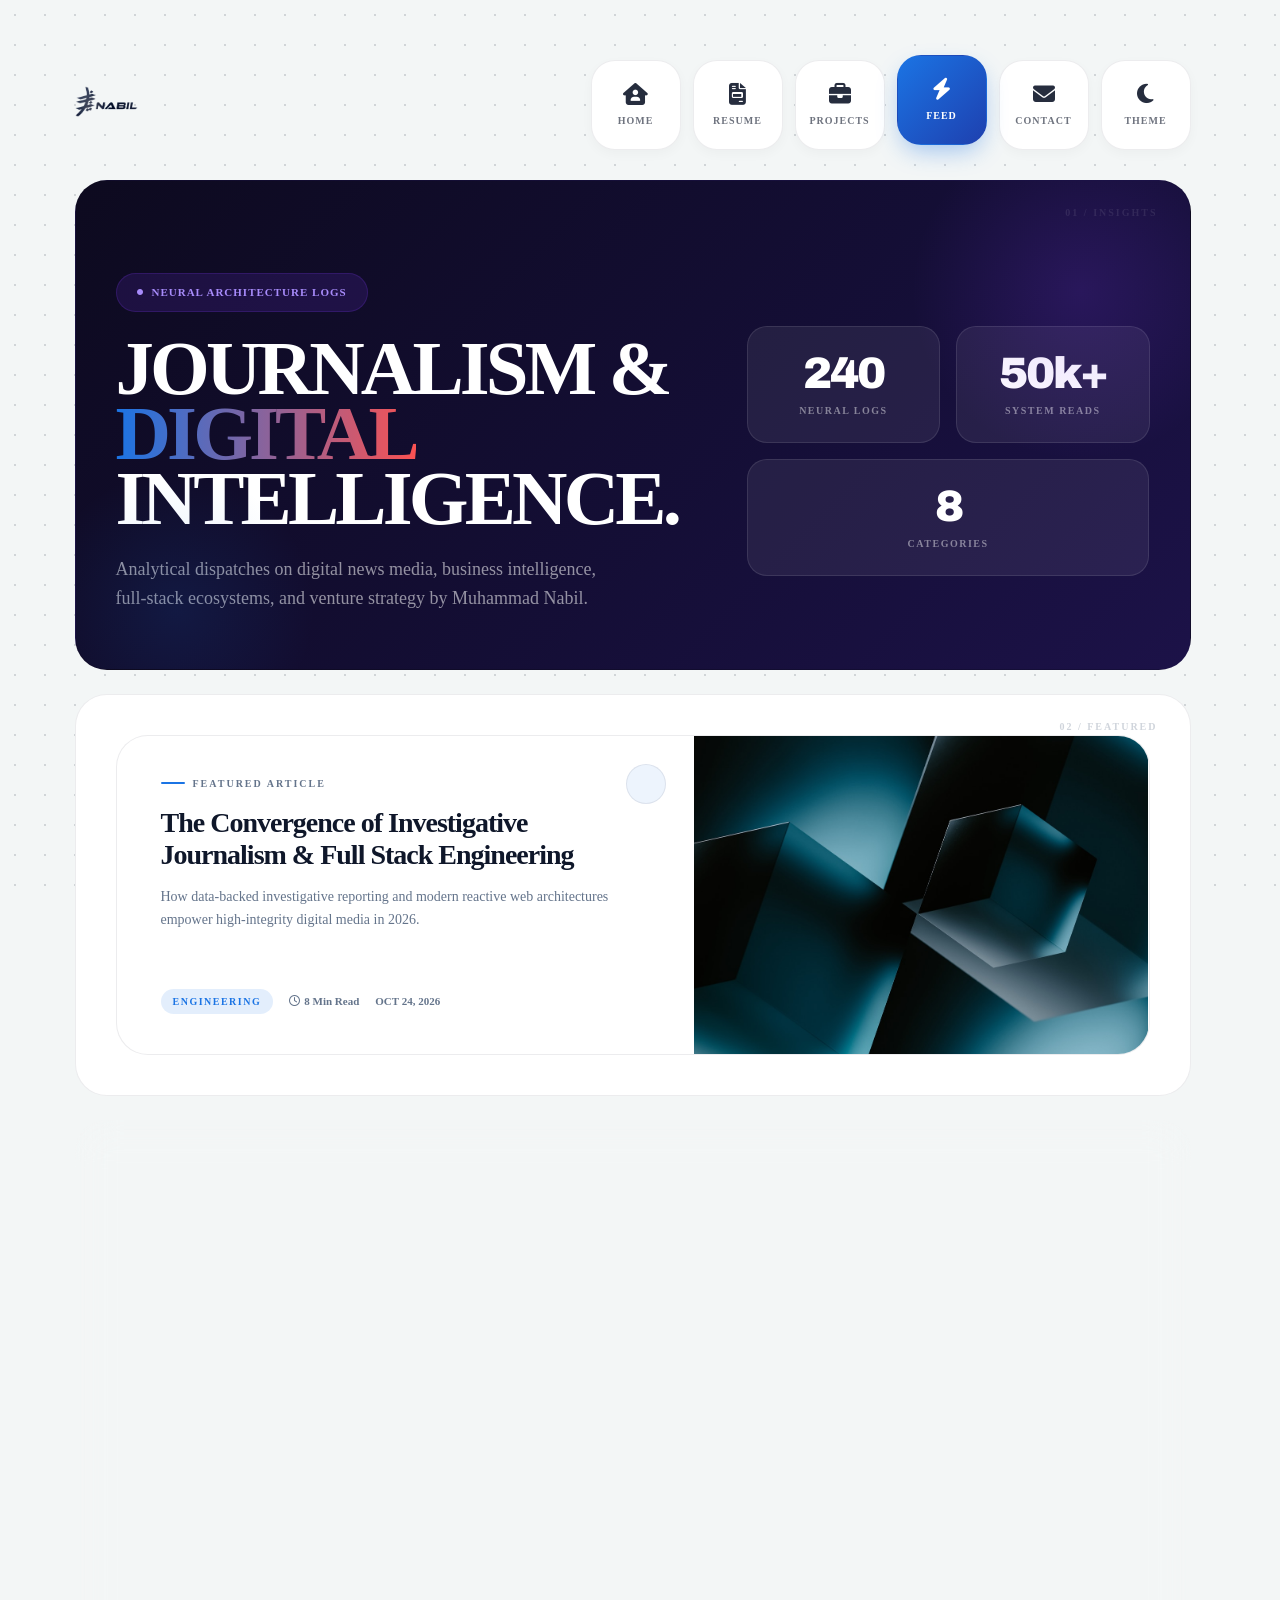
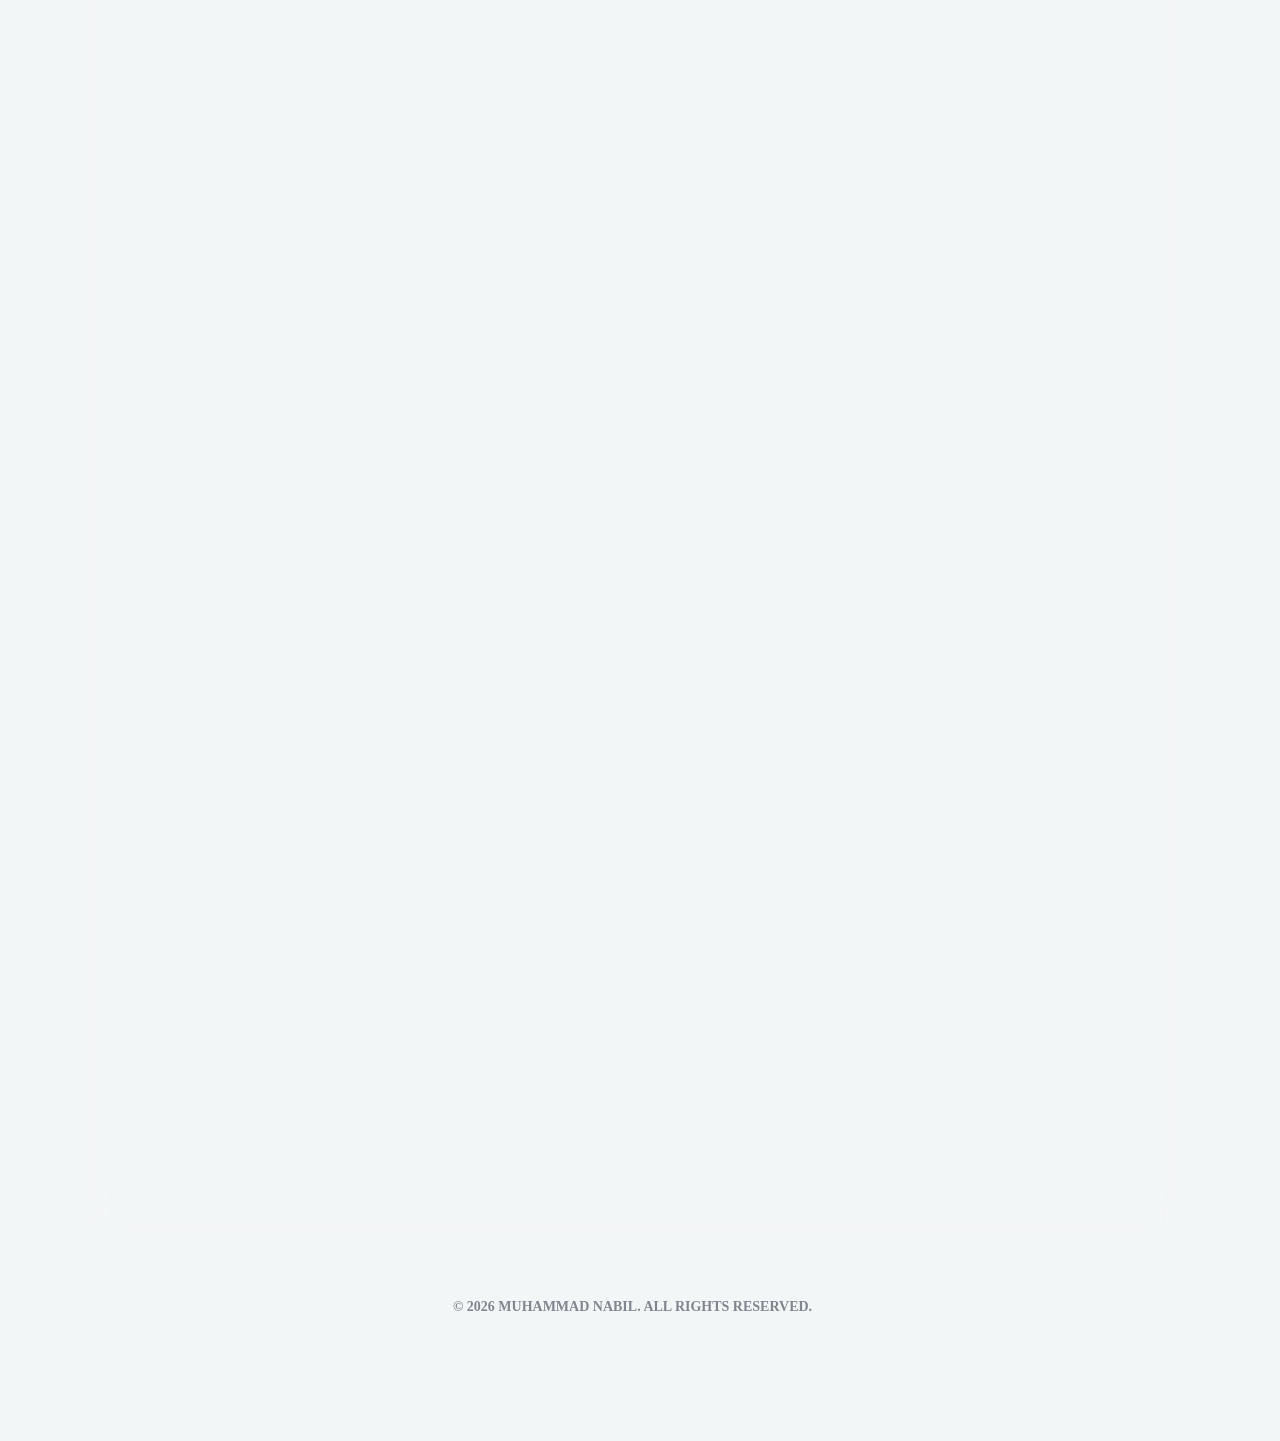
==== commit f4345c4b: "All website updated" ====
--- a/blog.html
+++ b/blog.html
@@ -3,9 +3,133 @@
 <head>
   <meta charset="utf-8">
   <meta name="viewport" content="width=device-width, initial-scale=1">
-  <title>Feed & Insights - Muhammad Nabil</title>
-  <meta name="description" content="Premium portfolio of Alex Sterling, an Elite Design Systems Architect.">
+  <title>Engineering Insights &amp; Neural Logs | Muhammad Nabil</title>
+  <meta name="description" content="Read deep-dive articles and analytical logs on investigative journalism, full-stack architecture, UI hooks, and data visualization by Muhammad Nabil.">
+  <meta name="keywords" content="Muhammad Nabil Blog, Engineering Logs, Investigative Journalism Tech, Full Stack Architecture, Data Visualization, Quantum UI Hooks">
+  <meta name="author" content="Muhammad Nabil">
+  <meta name="robots" content="index, follow, max-image-preview:large, max-snippet:-1, max-video-preview:-1">
+  <link rel="canonical" href="https://muhammadnabil.com/blog.html">
+  <link rel="icon" href="favicon.ico" sizes="any">
   <link rel="icon" href="images/favicon.svg" type="image/svg+xml">
+  <link rel="icon" type="image/png" sizes="32x32" href="images/favicon-32x32.png">
+  <link rel="icon" type="image/png" sizes="16x16" href="images/favicon-16x16.png">
+  <link rel="apple-touch-icon" sizes="180x180" href="images/apple-touch-icon.png">
+  <meta name="theme-color" content="#0d0e15">
+
+  <!-- Open Graph / Facebook -->
+  <meta property="og:type" content="blog">
+  <meta property="og:url" content="https://muhammadnabil.com/blog.html">
+  <meta property="og:site_name" content="Muhammad Nabil">
+  <meta property="og:title" content="Engineering Insights &amp; Neural Logs | Muhammad Nabil">
+  <meta property="og:description" content="Read deep-dive articles and analytical logs on investigative journalism, full-stack architecture, UI hooks, and data visualization by Muhammad Nabil.">
+  <meta property="og:image" content="https://muhammadnabil.com/images/blog-1.jpg">
+  <meta property="og:image:width" content="1200">
+  <meta property="og:image:height" content="800">
+  <meta property="og:image:alt" content="Muhammad Nabil Engineering Insights">
+  <meta property="og:locale" content="en_US">
+
+  <!-- Twitter / X Card -->
+  <meta name="twitter:card" content="summary_large_image">
+  <meta name="twitter:url" content="https://muhammadnabil.com/blog.html">
+  <meta name="twitter:title" content="Engineering Insights &amp; Neural Logs | Muhammad Nabil">
+  <meta name="twitter:description" content="Read deep-dive articles and analytical logs on investigative journalism, full-stack architecture, UI hooks, and data visualization by Muhammad Nabil.">
+  <meta name="twitter:image" content="https://muhammadnabil.com/images/blog-1.jpg">
+  <meta name="twitter:image:alt" content="Muhammad Nabil Engineering Insights">
+
+  <!-- Structured Data (JSON-LD) - Schema.org -->
+  <script type="application/ld+json">
+  {
+    "@context": "https://schema.org",
+    "@graph": [
+      {
+        "@type": "Blog",
+        "@id": "https://muhammadnabil.com/blog.html#blog",
+        "url": "https://muhammadnabil.com/blog.html",
+        "name": "Engineering Insights & Neural Logs",
+        "description": "Analytical dispatches on digital news media, business intelligence, full-stack ecosystems, and venture strategy by Muhammad Nabil.",
+        "publisher": {
+          "@type": "Person",
+          "name": "Muhammad Nabil",
+          "url": "https://muhammadnabil.com/"
+        },
+        "breadcrumb": {
+          "@type": "BreadcrumbList",
+          "itemListElement": [
+            {
+              "@type": "ListItem",
+              "position": 1,
+              "name": "Home",
+              "item": "https://muhammadnabil.com/"
+            },
+            {
+              "@type": "ListItem",
+              "position": 2,
+              "name": "Blog",
+              "item": "https://muhammadnabil.com/blog.html"
+            }
+          ]
+        },
+        "blogPost": [
+          {
+            "@type": "BlogPosting",
+            "headline": "The Convergence of Investigative Journalism & Full Stack Engineering",
+            "description": "How data-backed investigative reporting and modern reactive web architectures empower high-integrity digital media in 2026.",
+            "datePublished": "2026-10-24",
+            "author": {
+              "@type": "Person",
+              "name": "Muhammad Nabil"
+            },
+            "image": "https://muhammadnabil.com/images/blog-1.jpg"
+          },
+          {
+            "@type": "BlogPosting",
+            "headline": "Quantum UI Hooks",
+            "description": "Exploring ultra-responsive reactive states and high-performance front-end architecture patterns.",
+            "datePublished": "2026-10-18",
+            "author": {
+              "@type": "Person",
+              "name": "Muhammad Nabil"
+            },
+            "image": "https://muhammadnabil.com/images/blog-2.jpg"
+          },
+          {
+            "@type": "BlogPosting",
+            "headline": "Visual Logic Flow",
+            "description": "Designing intuitive mental models for complex data pipelines and telemetry views.",
+            "datePublished": "2026-10-15",
+            "author": {
+              "@type": "Person",
+              "name": "Muhammad Nabil"
+            },
+            "image": "https://muhammadnabil.com/images/blog-3.jpg"
+          },
+          {
+            "@type": "BlogPosting",
+            "headline": "Cyber Resilience Protocols",
+            "description": "Hardening web applications and distributed APIs against modern memory and injection attacks.",
+            "datePublished": "2026-10-10",
+            "author": {
+              "@type": "Person",
+              "name": "Muhammad Nabil"
+            },
+            "image": "https://muhammadnabil.com/images/blog-4.jpg"
+          },
+          {
+            "@type": "BlogPosting",
+            "headline": "The Power of Visual Data",
+            "description": "Transforming complex analytics and business intelligence datasets into interactive 3D visualizations.",
+            "datePublished": "2026-10-05",
+            "author": {
+              "@type": "Person",
+              "name": "Muhammad Nabil"
+            },
+            "image": "https://muhammadnabil.com/images/blog-5.jpg"
+          }
+        ]
+      }
+    ]
+  }
+  </script>
 
   <!-- Immediate Theme Initializer -->
   <script>
@@ -41,6 +165,16 @@
     }
     .logo-text, .hero-title, .master-title-vx, .id-name, .editorial-title {
       font-family: var(--font-archivo), 'Archivo', sans-serif;
+    }
+    .header-logo-img {
+      height: 32px;
+      width: auto;
+      max-width: 130px;
+      object-fit: contain;
+      transition: var(--velixo-transition);
+    }
+    html.dark-theme .header-logo-img {
+      filter: brightness(0) invert(1);
     }
     .modal-content {
       background-color: var(--velixo-card);
--- a/css/velixo.css
+++ b/css/velixo.css
@@ -1 +1,13 @@
 :root{--velixo-primary:#1b74e4;--velixo-secondary:#fa5252;--velixo-bg:#f3f6f6;--velixo-text:#0f172a;--velixo-text-muted:#64748b;--velixo-card:#fff;--velixo-border:#0f172a14;--velixo-glass:#ffffffb3;--velixo-transition:all .4s cubic-bezier(.4, 0, .2, 1);--radius-3xl:48px;--radius-2xl:40px;--radius-xl:32px;--velixo-primary-rgb:27, 116, 228;--velixo-secondary-rgb:250, 82, 82}html.dark-theme{--velixo-bg:#0a0f1a;--velixo-text:#f1f5f9;--velixo-text-muted:#64748b;--velixo-card:#111827;--velixo-border:#ffffff14;--velixo-glass:#111827b3}html{scrollbar-gutter:stable;height:auto;overflow:hidden auto}body{background-color:var(--velixo-bg);color:var(--velixo-text);-webkit-font-smoothing:antialiased;overflow-anchor:none;width:100%;margin:0;padding:0;position:relative;overflow:visible}body:before{content:"";z-index:-1;pointer-events:none;background-image:radial-gradient(#0f172a26 1px,#0000 1px);background-size:30px 30px;width:100%;height:100%;position:fixed;top:0;left:0}html.dark-theme body:before{background-image:radial-gradient(#ffffff1a 1px,#0000 1px)}*{box-sizing:border-box}img,video,canvas,svg{max-width:100%;height:auto}.text-muted{color:var(--velixo-text-muted)!important}.btn-light{color:#0f172a;background-color:#f8fafc;border-color:#f8fafc}.dark-theme .btn-light{background-color:var(--velixo-primary);border-color:var(--velixo-primary);color:#fff}h1,h2,h3,h4,h5{letter-spacing:-.05em;font-weight:800;line-height:.9}.bento-container{grid-template-columns:repeat(12,1fr);grid-auto-rows:minmax(100px,auto);gap:24px;width:100%;margin:0 auto;padding:60px 24px 120px;display:grid}.bento-card{background-color:var(--velixo-card);border:1px solid var(--velixo-border);border-radius:var(--radius-xl);transition:var(--velixo-transition);-webkit-backdrop-filter:blur(20px);backdrop-filter:blur(20px);flex-direction:column;min-height:200px;padding:40px;display:flex;position:relative;overflow:hidden}.bento-card:hover{border-color:var(--velixo-primary);box-shadow:0 40px 80px -20px rgba(var(--velixo-primary-rgb), .15);transform:translateY(-8px)}header{grid-column:span 12}.card-hero{background:linear-gradient(135deg, rgba(var(--velixo-primary-rgb), .05) 0%, transparent 100%);grid-area:span 4/span 8;justify-content:center}.card-profile{text-align:center;grid-area:span 4/span 4;align-items:center}.card-about h2{margin-bottom:1.5rem;font-size:32px}.card-about{grid-area:span 4/span 6}.card-skills{grid-area:span 2/span 3;justify-content:center;align-items:center;display:flex}.card-services{grid-area:span 4/span 6}.card-resume{grid-area:span 2/span 6}.card-resume h3{font-size:24px}.card-resume .btn{letter-spacing:1px;font-size:12px}.card-hub{grid-area:span 4/span 6}.card-clients{grid-column:span 12;padding:60px}.card-footer{text-align:center;background:0 0;border:none;grid-column:span 12;padding:40px 0 100px}.card-experience{grid-area:span 4/span 8}.card-tech,.card-edu{grid-area:span 2/span 4}.card-skills-full{grid-column:span 12;padding:60px}.badge-status{background:rgba(var(--velixo-primary-rgb), .1);color:var(--velixo-primary);letter-spacing:1px;text-transform:uppercase;border:1px solid rgba(var(--velixo-primary-rgb), .1);border-radius:100px;align-items:center;gap:8px;width:fit-content;margin-bottom:24px;padding:10px 20px;font-size:11px;font-weight:800;display:inline-flex}.badge-status i{font-size:6px;animation:2s infinite pulse}@keyframes pulse{0%{opacity:1;transform:scale(1)}50%{opacity:.4;transform:scale(1.6)}to{opacity:1;transform:scale(1)}}.hero-title{text-transform:uppercase;color:var(--velixo-text);word-break:break-word;overflow-wrap:break-word;margin:0;font-size:90px;line-height:.85}.hero-title span{background:linear-gradient(to right, var(--velixo-primary), var(--velixo-secondary));-webkit-text-fill-color:transparent;-webkit-background-clip:text;background-clip:text;display:inline-block}.hero-desc{max-width:500px;color:var(--velixo-text-muted);margin-top:24px;font-size:18px;font-weight:500;line-height:1.6}.avatar-box{border:8px solid var(--velixo-border);width:160px;height:160px;transition:var(--velixo-transition);background:var(--velixo-bg);border-radius:40px;flex-shrink:0;margin-bottom:24px;position:relative;overflow:hidden}.bento-card:hover .avatar-box{border-color:var(--velixo-primary);transform:scale(1.05)rotate(-3deg)}.social-pill{gap:12px;margin-top:24px;display:flex}.social-btn{background:var(--velixo-bg);width:52px;height:52px;color:var(--velixo-text);transition:var(--velixo-transition);border:1px solid var(--velixo-border);border-radius:16px;justify-content:center;align-items:center;font-size:18px;text-decoration:none;display:flex}.social-btn:hover{background:var(--velixo-primary);color:#fff;border-color:var(--velixo-primary);transform:translateY(-5px)}.stat-item{text-align:center}.stat-num{color:var(--velixo-primary);margin-bottom:4px;font-size:64px;font-weight:900;line-height:1}.stat-label{text-transform:uppercase;letter-spacing:.1em;color:var(--velixo-text-muted);font-size:12px;font-weight:800}.card-profile p{letter-spacing:2px}.expertise-list{grid-template-columns:repeat(2,1fr);gap:16px;margin-top:24px;display:grid}.expertise-item span{letter-spacing:1px;font-size:11px}.expertise-item{background:rgba(var(--velixo-primary-rgb), .03);border:1px solid var(--velixo-border);transition:var(--velixo-transition);border-radius:20px;flex-direction:row;align-items:center;gap:20px;padding:24px 32px;display:flex}.expertise-item i{color:var(--velixo-primary);background:rgba(var(--velixo-primary-rgb), .08);width:44px;height:44px;transition:var(--velixo-transition);border-radius:12px;justify-content:center;align-items:center;font-size:20px;display:flex}.expertise-item:hover{background:var(--velixo-primary);color:#fff;border-color:var(--velixo-primary)}.expertise-item:hover i{color:#fff;background:#fff3}.nav-container{z-index:1040;pointer-events:none;justify-content:center;align-items:center;width:100%;display:flex;position:fixed;bottom:32px;left:0}.nav-dock{-webkit-backdrop-filter:blur(20px);pointer-events:auto;background:#0f172af2;border:1px solid #ffffff1a;border-radius:28px;gap:8px;padding:8px;display:flex;box-shadow:0 20px 50px #00000080}.dock-item{color:#fffc;width:56px;height:56px;transition:var(--velixo-transition);border-radius:20px;justify-content:center;align-items:center;font-size:20px;text-decoration:none;display:flex;position:relative}.dock-item:hover,.dock-item.active{color:#fff;background:var(--velixo-primary)}.dock-item span{background:var(--velixo-primary);color:#fff;opacity:0;visibility:hidden;white-space:nowrap;pointer-events:none;z-index:2001;border-radius:12px;padding:6px 14px;font-size:11px;font-weight:800;transition:all .3s cubic-bezier(.4,0,.2,1);position:absolute;top:-40px;left:50%;transform:translate(-50%);box-shadow:0 10px 20px #0003}.dock-item:hover span{opacity:1;visibility:visible;top:-54px;transform:translate(-50%)translateY(0)}@media (max-width:768px){.dock-item span{display:none!important}}.dock-item span:after{content:"";border-left:6px solid #0000;border-right:6px solid #0000;border-top:6px solid var(--velixo-primary);position:absolute;bottom:-4px;left:50%;transform:translate(-50%)}.card-number{opacity:.3;letter-spacing:2px;color:var(--velixo-text-muted);font-size:10px;font-weight:800;position:absolute;top:24px;right:32px}.pillar-grid{grid-template-columns:1fr 1fr;gap:20px;margin-top:32px;display:grid}.card-clients p{letter-spacing:8px;text-align:center}.value-icon{background:var(--velixo-primary);color:#fff;width:48px;height:48px;box-shadow:0 10px 20px rgba(var(--velixo-primary-rgb), .2);border-radius:14px;flex-shrink:0;justify-content:center;align-items:center;font-size:18px;display:flex}.value-title{letter-spacing:1.5px;color:var(--velixo-text);margin-bottom:4px;font-size:12px;font-weight:900}.card-hub h3{letter-spacing:2px;font-size:20px}.signature-text{opacity:.3;text-align:right;letter-spacing:5px;background:linear-gradient(90deg, transparent, rgba(var(--velixo-primary-rgb), .05));border-radius:4px;padding:10px 0;font-size:14px;font-weight:800}.pillar-item{border-left:2px solid var(--velixo-primary);transition:var(--velixo-transition);padding-left:16px}.pillar-item:hover{background:rgba(var(--velixo-primary-rgb), .05);border-radius:0 12px 12px 0;transform:translate(10px)}.pillar-title{text-transform:uppercase;letter-spacing:.5px;transition:var(--velixo-transition);margin-bottom:4px;font-size:14px;font-weight:800}.pillar-item:hover .pillar-title{color:var(--velixo-primary)}.pill-text{color:var(--velixo-text-muted);margin:0;font-size:12px;line-height:1.4}.card-resume{background:linear-gradient(135deg, var(--velixo-primary), #0d47a1)!important;color:#fff!important;border:none!important}.card-resume:hover{box-shadow:0 40px 100px -20px rgba(var(--velixo-primary-rgb), .4);transform:translateY(-10px)scale(1.02)}.card-resume .card-number{color:#fff;opacity:.5}.card-resume p{color:#ffffffb3!important}.card-resume:after{content:"";opacity:.1;pointer-events:none;background-image:url("data:image/svg+xml,%3Csvg viewBox='0 0 200 200' xmlns='http://www.w3.org/2000/svg'%3E%3Cfilter id='noise'%3E%3CfeTurbulence type='fractalNoise' baseFrequency='0.65' numOctaves='3' stitchTiles='stitch'/%3E%3C/filter%3E%3Crect width='100%25' height='100%25' filter='url(%23noise)'/%3E%3C/svg%3E");width:100%;height:100%;position:absolute;top:0;left:0}.card-hub{justify-content:space-between;align-items:flex-start;flex-direction:column!important;display:flex!important}.client-grid{flex-wrap:wrap;justify-content:space-around;align-items:center;gap:40px;padding:20px 0;display:flex}.client-item{text-align:center;flex:none}.client-logo{filter:grayscale()contrast(.5)opacity(.3);max-width:140px;height:32px;transition:var(--velixo-transition);object-fit:contain}.client-logo:hover{filter:grayscale(0)contrast()opacity();transform:scale(1.1)}.dark-theme .client-logo{opacity:.6;filter:brightness(0)invert()!important}.dark-theme .client-logo:hover{opacity:1;transform:scale(1.1);filter:brightness(0)invert()!important}.logo-text{letter-spacing:-3px;color:var(--velixo-text);font-size:36px;font-weight:900;text-decoration:none}.dark-toggle{background:var(--velixo-card);cursor:pointer;border-radius:18px;justify-content:center;align-items:center;width:54px;height:54px;display:flex!important}.control-btn{transition:var(--velixo-transition);border:1px solid var(--velixo-border)!important}.control-btn:hover{background:var(--velixo-primary)!important;color:#fff!important;border-color:var(--velixo-primary)!important}@media (max-width:1400px){.hero-title{font-size:clamp(48px,6vw,90px)}}@media (max-width:1200px){.bento-container{gap:20px;padding:40px 24px 120px}.hero-title{font-size:clamp(40px,8vw,70px)}.card-hero,.card-experience,.card-skills-full{grid-column:span 12!important}.card-profile,.card-about,.card-tech,.card-edu,.card-skills,.card-services,.card-hub,.card-contact-stat{grid-column:span 6!important}}@media (max-width:991px){.bento-container{gap:20px;padding:40px 24px 120px;grid-template-columns:repeat(2,1fr)!important}.bento-card,header,.card-clients,.card-footer,.blog-grid-wrapper,.card-projects-hub,.card-protocol{grid-area:auto/span 2!important;width:100%!important}.bento-card{grid-column:span 2!important}.pillar-grid,.skill-meter-grid{grid-template-columns:1fr 1fr}}@media (max-width:767px){.bento-container{gap:16px;overflow-x:hidden;grid-template-columns:1fr!important;width:100vw!important;padding:24px 16px 200px!important}.bento-card,header,.card-clients,.card-footer,.blog-grid-wrapper,.card-projects-hub,.card-protocol{max-width:100%;grid-area:auto/span 1!important;width:100%!important}.hero-title{letter-spacing:-2px;line-height:1.1;font-size:clamp(28px,12vw,48px)!important}.hero-desc{max-width:100%;font-size:16px}.expertise-list,.pillar-grid,.skill-meter-grid{grid-template-columns:1fr!important}.timeline-item{flex-direction:column!important;gap:20px!important;display:flex!important}.timeline-meta{width:100%;flex:none!important}.nav-dock{border-radius:20px;gap:4px;max-width:90vw;padding:8px}.dock-item{width:48px;height:48px;font-size:18px}}@media (max-width:480px){.hero-title{font-size:clamp(24px,12vw,32px)!important}.bento-card{padding:24px}.card-hero{padding:60px 24px}.stat-num{font-size:48px}.client-grid{gap:20px}.client-logo{height:20px}}.timeline-stack{padding-left:0;position:relative}.timeline-item{transition:var(--velixo-transition);gap:40px;padding-bottom:40px;display:flex;position:relative}.timeline-item:hover{transform:translate(10px)}.timeline-item:last-child{padding-bottom:0}.timeline-meta{flex:0 0 160px}.time-range{color:var(--velixo-primary);letter-spacing:1px;margin-bottom:4px;font-size:11px;font-weight:800;display:block}.company{text-transform:uppercase;letter-spacing:.5px;opacity:.8;font-size:14px;font-weight:900;display:block}.timeline-content h4{letter-spacing:-.5px;margin-bottom:12px;font-size:20px}.tech-grid{flex-wrap:wrap;gap:10px;margin-top:10px;display:flex}.tech-tag{background:rgba(var(--velixo-primary-rgb), .05);border:1px solid var(--velixo-border);color:var(--velixo-text);transition:var(--velixo-transition);border-radius:12px;padding:8px 16px;font-size:12px;font-weight:700}.tech-tag:hover{background:var(--velixo-primary);color:#fff;border-color:var(--velixo-primary);transform:translateY(-2px)}.edu-item{border-left:2px solid var(--velixo-border);transition:var(--velixo-transition);padding-left:20px}.edu-item:hover{border-color:var(--velixo-primary);background:rgba(var(--velixo-primary-rgb), .05);border-radius:0 12px 12px 0;padding-top:10px;padding-bottom:10px;transform:translate(10px)}.edu-meta{text-transform:uppercase;color:var(--velixo-primary);letter-spacing:1px;margin-bottom:4px;font-size:11px;font-weight:800}.edu-title{margin-bottom:8px;font-size:16px;font-weight:900}.skill-meter-grid{grid-template-columns:1fr 1fr;gap:40px 60px;display:grid}.skill-name{text-transform:uppercase;letter-spacing:1px;font-size:13px;font-weight:800}.skill-percent{color:var(--velixo-primary);font-size:13px;font-weight:900}.skill-track{background:var(--velixo-bg);border:1px solid var(--velixo-border);border-radius:100px;height:8px;overflow:hidden}.skill-fill{background:linear-gradient(90deg, var(--velixo-primary), var(--velixo-secondary));border-radius:100px;height:100%;transition:width 1.5s cubic-bezier(.1,0,.2,1);position:relative}.bento-card:hover .skill-fill{box-shadow:0 0 15px rgba(var(--velixo-primary-rgb), .4)}.card-filter,.card-stats{grid-area:span 4/span 4}.card-projects-hub{grid-column:span 12;min-height:800px}.filter-group{flex-wrap:wrap;gap:12px;display:flex}.filter-btn{background:var(--velixo-bg);border:1px solid var(--velixo-border);text-transform:uppercase;letter-spacing:1px;transition:var(--velixo-transition);color:var(--velixo-text-muted);cursor:pointer;border-radius:100px;padding:12px 24px;font-size:11px;font-weight:800}.filter-btn:hover,.filter-btn.active{background:var(--velixo-primary);color:#fff;border-color:var(--velixo-primary);box-shadow:0 10px 20px rgba(var(--velixo-primary-rgb), .2);transform:translateY(-3px)}.card-work-inner{background:rgba(var(--velixo-primary-rgb), .03);border:1px solid var(--velixo-border);border-radius:var(--radius-2xl);transition:var(--velixo-transition);overflow:hidden}.card-work-inner:hover{background:rgba(var(--velixo-primary-rgb), .05);border-color:var(--velixo-primary);box-shadow:0 40px 80px -20px rgba(var(--velixo-primary-rgb), .15);transform:translateY(-8px)}.work-img{aspect-ratio:4/3;position:relative;overflow:hidden}.work-img img{object-fit:cover;width:100%;height:100%;transition:transform .6s cubic-bezier(.4,0,.2,1)}.card-work-inner:hover .work-img img{transform:scale(1.06)}.work-title{cursor:pointer;transition:var(--velixo-transition);letter-spacing:-.5px;color:var(--velixo-text);margin:0;font-size:16px;font-weight:800;display:inline-block}.work-title:hover{color:var(--velixo-primary);transform:translate(8px)}.work-content{padding:20px 24px 24px}.work-cat{letter-spacing:2px;color:var(--velixo-primary);text-transform:uppercase;margin-bottom:6px;font-size:10px;font-weight:800;display:block}.projects-grid{grid-template-columns:repeat(3,1fr);gap:24px;width:100%;display:grid}.project-item{transition:var(--velixo-transition)}.project-item.hidden{display:none}@media (max-width:991px){.projects-grid{grid-template-columns:repeat(2,1fr)}}@media (max-width:576px){.projects-grid{grid-template-columns:1fr}}.card-stats{background:linear-gradient(135deg, var(--velixo-primary), #0d47a1);color:#fff;border:none;flex-direction:column;justify-content:center;display:flex}.card-stats .stat-num{color:#fff;font-size:54px}.card-stats .stat-label{color:#ffffffb3}.hub-title h3{letter-spacing:-1px;font-size:28px}.card-feed-stats{background:linear-gradient(135deg, var(--velixo-secondary), #b91c1c);color:#fff;border:none;flex-direction:column;grid-area:span 4/span 4;justify-content:center;height:100%;display:flex}.card-feed-stats .stat-num{color:#fff;font-size:54px}.card-feed-stats .stat-label{color:#ffffffb3}.blog-grid-wrapper{grid-column:span 12}.blog-featured{border-radius:var(--radius-xl);cursor:pointer;min-height:480px;transition:var(--velixo-transition);flex-direction:column;justify-content:flex-end;display:flex;position:relative;overflow:hidden}.blog-featured:hover{box-shadow:0 40px 100px -20px rgba(var(--velixo-primary-rgb), .35);transform:translateY(-10px)}.bf-img{z-index:0;position:absolute;inset:0}.bf-img img{object-fit:cover;width:100%;height:100%;transition:transform .7s cubic-bezier(.4,0,.2,1)}.blog-featured:hover .bf-img img{transform:scale(1.06)}.bf-gradient{z-index:1;transition:var(--velixo-transition);background:linear-gradient(#0000001a 0%,#00000073 50%,#000000eb 100%);position:absolute;inset:0}.blog-featured:hover .bf-gradient{background:linear-gradient(#0000001a 0%,#0000008c 45%,#000000f5 100%)}.bf-content{z-index:2;color:#fff;padding:40px;position:relative}.bf-content h2{color:#fff;transition:var(--velixo-transition);margin:0;font-size:clamp(20px,2.5vw,30px);line-height:1.15}.blog-featured:hover .bf-content h2{transform:translate(10px)}.bf-content h2 a{color:#fff;text-decoration:none;transition:color .3s}.bf-content h2 a:hover{color:#fffc}.bf-arrow{z-index:3;-webkit-backdrop-filter:blur(10px);backdrop-filter:blur(10px);color:#fff;width:48px;height:48px;transition:var(--velixo-transition);background:#ffffff1f;border:1px solid #fff3;border-radius:50%;justify-content:center;align-items:center;font-size:15px;display:flex;position:absolute;top:28px;right:28px}.blog-featured:hover .bf-arrow{background:var(--velixo-primary);border-color:var(--velixo-primary);box-shadow:0 0 20px rgba(var(--velixo-primary-rgb), .4);transform:rotate(45deg)scale(1.1)}.post-author-row{color:#ffffffa6;font-size:12px;font-weight:700}.post-author-row img{border:2px solid #ffffff40}.blog-side-card{background:var(--velixo-card);border:1px solid var(--velixo-border);border-radius:var(--radius-xl);transition:var(--velixo-transition);flex-direction:row;flex:1;display:flex;overflow:hidden}.blog-side-card:hover{border-color:var(--velixo-primary);box-shadow:0 40px 80px -20px rgba(var(--velixo-primary-rgb), .2);transform:translateY(-8px)}.bsc-img{flex-shrink:0;width:160px;min-width:160px;position:relative;overflow:hidden}.bsc-img img{object-fit:cover;width:100%;height:100%;transition:transform .7s cubic-bezier(.4,0,.2,1)}.blog-side-card:hover .bsc-img img{transform:scale(1.08)}.bsc-body{flex-direction:column;flex:1;align-items:flex-start;min-width:0;padding:22px 22px 20px;display:flex}.bsc-body .post-tag{margin-bottom:10px}.bsc-body h5{color:var(--velixo-text);transition:var(--velixo-transition);margin:0 0 4px;font-size:15px;font-weight:800;line-height:1.4}.blog-side-card:hover .bsc-body h5{color:var(--velixo-primary);transform:translate(8px)}.bsc-body h5 a{color:var(--velixo-text);text-decoration:none;transition:color .3s}.bsc-body h5 a:hover{color:var(--velixo-primary)}.blog-post-card{background:var(--velixo-card);border:1px solid var(--velixo-border);border-radius:var(--radius-xl);height:100%;transition:var(--velixo-transition);flex-direction:column;display:flex;overflow:hidden}.blog-post-card:hover{border-color:var(--velixo-primary);box-shadow:0 40px 80px -20px rgba(var(--velixo-primary-rgb), .2);transform:translateY(-8px)}.bpc-img{aspect-ratio:16/9;position:relative;overflow:hidden}.bpc-img img{object-fit:cover;width:100%;height:100%;transition:transform .7s cubic-bezier(.4,0,.2,1)}.blog-post-card:hover .bpc-img img{transform:scale(1.06)}.bpc-img .post-tag{z-index:2;-webkit-backdrop-filter:blur(8px);backdrop-filter:blur(8px);position:absolute;bottom:14px;left:14px}.bpc-body{flex-direction:column;flex:1;padding:24px 28px 28px;display:flex}.bpc-body h5{color:var(--velixo-text);transition:var(--velixo-transition);margin:0;font-size:15px;line-height:1.4}.blog-post-card:hover .bpc-body h5{color:var(--velixo-primary);transform:translate(8px)}.bpc-body h5 a{color:var(--velixo-text);text-decoration:none;transition:color .3s}.bpc-body h5 a:hover{color:var(--velixo-primary)}.post-tag{letter-spacing:1.5px;text-transform:uppercase;color:#fff;transition:var(--velixo-transition);background:#ffffff24;border-radius:100px;align-items:center;padding:5px 12px;font-size:10px;font-weight:800;display:inline-flex}article:hover .post-tag{box-shadow:0 0 15px rgba(var(--velixo-primary-rgb), .3)}.tag-engineering{color:var(--velixo-primary);background:#1b74e41f}.tag-hardware{color:#ea580c;background:#ea580c1f}.tag-logic{color:#7c3aed;background:#7c3aed1f}.tag-security{color:#dc2626;background:#dc26261f}.tag-data{color:#059669;background:#0596691f}.tag-systems{color:#0f766e;background:#0f766e1f}.tag-cloud{color:#0ea5e9;background:#0ea5e91f}.bf-content .post-tag{color:#fff;background:#ffffff24}.post-read,.post-date{letter-spacing:.5px;color:var(--velixo-text-muted);font-size:11px;font-weight:700}.bf-content .post-read,.bf-content .post-date{color:#fff9}.blog-protocol-container{justify-content:center;padding:60px 0;display:flex}.load-more-btn{background:var(--velixo-card);border:1px solid var(--velixo-border);color:var(--velixo-text);letter-spacing:2px;text-transform:uppercase;transition:var(--velixo-transition);cursor:pointer;border-radius:100px;align-items:center;gap:12px;padding:18px 40px;font-size:11px;font-weight:800;display:flex;box-shadow:0 10px 30px #0000000d}.load-more-btn:hover{background:var(--velixo-primary);color:#fff;border-color:var(--velixo-primary);box-shadow:0 20px 40px rgba(var(--velixo-primary-rgb), .2);transform:translateY(-3px)scale(1.02)}@media (max-width:767px){.blog-featured{min-height:360px}.bf-content{padding:28px}.bsc-img{width:110px;min-width:110px}}.card-channels{grid-area:span 4/span 4}.card-protocol{grid-column:span 12}.contact-reach-list{flex-direction:column;gap:12px;margin-top:20px;display:flex}.contact-channel-item{background:rgba(var(--velixo-primary-rgb), .03);border:1px solid var(--velixo-border);transition:var(--velixo-transition);border-radius:20px;align-items:center;gap:16px;padding:14px 18px;display:flex}.contact-channel-item:hover{border-color:var(--velixo-primary);background:rgba(var(--velixo-primary-rgb), .06);transform:translate(6px)}.cci-icon{background:rgba(var(--velixo-primary-rgb), .08);width:44px;min-width:44px;height:44px;color:var(--velixo-primary);transition:var(--velixo-transition);border-radius:12px;justify-content:center;align-items:center;font-size:16px;display:flex}.contact-channel-item:hover .cci-icon{background:var(--velixo-primary);color:#fff}.cci-label{letter-spacing:2px;text-transform:uppercase;color:var(--velixo-text-muted);margin-bottom:3px;font-size:10px;font-weight:800;display:block}.cci-value{color:var(--velixo-text);font-size:14px;font-weight:700;text-decoration:none;transition:color .3s}.contact-channel-item:hover .cci-value{color:var(--velixo-primary)}.card-contact-stat{grid-area:span 2/span 3;justify-content:flex-start;align-items:flex-start}.ccs-icon{width:52px;height:52px;min-height:52px;transition:var(--velixo-transition);border-radius:16px;justify-content:center;align-items:center;margin-bottom:20px;font-size:20px;display:flex}.ccs-green{color:#10b981;background:#10b9811a}.ccs-blue{color:var(--velixo-primary);background:#1b74e41a}.ccs-coral{color:var(--velixo-secondary);background:#fa52521a}.ccs-purple{color:#7c3aed;background:#7c3aed1a}.bento-card:hover .ccs-green{color:#fff;background:#10b981}.bento-card:hover .ccs-blue{background:var(--velixo-primary);color:#fff}.bento-card:hover .ccs-coral{background:var(--velixo-secondary);color:#fff}.bento-card:hover .ccs-purple{color:#fff;background:#7c3aed}.ccs-metric{letter-spacing:-2px;color:var(--velixo-text);margin-bottom:6px;font-size:40px;font-weight:900;line-height:1}.ccs-metric.ccs-green{color:#10b981}.ccs-metric.ccs-coral{color:var(--velixo-secondary)}.ccs-title{letter-spacing:1.5px;text-transform:uppercase;color:var(--velixo-text);margin-bottom:8px;font-size:11px;font-weight:800}.ccs-desc{color:var(--velixo-text-muted);font-size:12px;font-weight:500;line-height:1.5}.form-intro-panel{background:linear-gradient(145deg, var(--velixo-primary) 0%, #0d47a1 100%);border-radius:var(--radius-xl);color:#fff;flex-direction:column;height:100%;min-height:320px;padding:40px;display:flex;position:relative;overflow:hidden}.form-intro-panel:before{content:"";pointer-events:none;background:#ffffff0f;border-radius:50%;width:220px;height:220px;position:absolute;top:-80px;right:-80px}.form-intro-panel:after{content:"";pointer-events:none;background:#ffffff0a;border-radius:50%;width:160px;height:160px;position:absolute;bottom:-50px;left:-50px}.fip-label{letter-spacing:3px;text-transform:uppercase;color:#ffffff80;z-index:1;margin-bottom:20px;font-size:10px;font-weight:800;position:relative}.fip-title{color:#fff;z-index:1;margin-bottom:16px;font-size:36px;line-height:1.05;position:relative}.fip-desc{color:#ffffff9e;z-index:1;margin-bottom:32px;font-size:14px;line-height:1.7;position:relative}.fip-checklist{z-index:1;flex-direction:column;gap:12px;margin-top:auto;display:flex;position:relative}.fip-check-item{color:#ffffffd1;align-items:center;gap:10px;font-size:13px;font-weight:700;display:flex}.fip-check-item i{color:#ffffff8c;flex-shrink:0;font-size:15px}.fip-signature{letter-spacing:4px;color:#ffffff2e;z-index:1;margin-top:40px;font-size:11px;font-weight:900;position:relative}.vx-field{flex-direction:column;gap:8px;display:flex}.vx-field label{text-transform:uppercase;letter-spacing:2px;color:var(--velixo-text-muted);font-size:10px;font-weight:800}.vx-input{background:var(--velixo-bg);border:1.5px solid var(--velixo-border);color:var(--velixo-text);appearance:none;border-radius:14px;outline:none;width:100%;padding:15px 20px;font-size:14px;font-weight:500;transition:border-color .25s,box-shadow .25s,background .25s}.vx-input::placeholder{color:var(--velixo-text-muted);opacity:.5;font-weight:400}.vx-input:hover{border-color:rgba(var(--velixo-primary-rgb), .35)}.vx-input:focus{border-color:var(--velixo-primary);background:var(--velixo-card);box-shadow:0 0 0 4px rgba(var(--velixo-primary-rgb), .1)}textarea.vx-input{resize:vertical;min-height:140px;line-height:1.65}.velixo-modal .modal-content{background:var(--velixo-card);border:1px solid var(--velixo-border);border-radius:var(--radius-3xl);-webkit-backdrop-filter:blur(20px);backdrop-filter:blur(20px);overflow:hidden}.velixo-modal .btn-close{background-color:var(--velixo-bg);opacity:1;transition:var(--velixo-transition);border-radius:50%;margin:20px;padding:15px}.velixo-modal .btn-close:hover{background-color:var(--velixo-secondary)}.dark-theme .velixo-modal .btn-close{filter:invert()grayscale()brightness(200%)}.scroll-reveal{opacity:0;transition:opacity .6s,transform .6s;transform:translateY(30px)}.scroll-reveal.revealed{opacity:1;transform:translateY(0)}.scroll-reveal-left{opacity:0;transition:opacity .6s,transform .6s;transform:translate(-30px)}.scroll-reveal-left.revealed{opacity:1;transform:translate(0)}.scroll-reveal-right{opacity:0;transition:opacity .6s,transform .6s;transform:translate(30px)}.scroll-reveal-right.revealed{opacity:1;transform:translate(0)}.blog-content blockquote{border-left:4px solid var(--velixo-primary);background:rgba(var(--velixo-primary-rgb), .05);border-radius:0 8px 8px 0}.vx-demo-2 .page-wrapper-vx{width:100%;min-height:100vh;padding:60px 0;position:relative;overflow:hidden}.vx-demo-2 .main-header-vx{z-index:50;margin-bottom:30px;position:relative;overflow:visible!important}.vx-demo-2 .nav-grid-vx{justify-content:flex-end;gap:12px;display:flex}.vx-demo-2 .nav-block-vx{background:var(--velixo-card);border:1px solid var(--velixo-border);width:90px;height:90px;transition:var(--velixo-transition);border-radius:24px;flex-direction:column;justify-content:center;align-items:center;text-decoration:none;display:flex;box-shadow:0 4px 12px #00000008}.vx-demo-2 .nav-block-vx i{color:var(--velixo-text);opacity:.9;margin-bottom:8px;font-size:22px}.vx-demo-2 .nav-block-vx span{text-transform:uppercase;letter-spacing:1px;color:var(--velixo-text);opacity:.6;font-size:10px;font-weight:800}.vx-demo-2 .nav-block-vx:hover,.vx-demo-2 .nav-block-vx.active{background:linear-gradient(135deg, var(--velixo-primary) 0%, #1e40af 100%);box-shadow:0 10px 25px -5px rgba(var(--velixo-primary-rgb), .4);border-color:#0000;transform:translateY(-5px)}.vx-demo-2 .nav-block-vx:hover i,.vx-demo-2 .nav-block-vx:hover span,.vx-demo-2 .nav-block-vx.active i,.vx-demo-2 .nav-block-vx.active span{opacity:1;color:#fff!important}.vx-demo-2 .nav-block-vx:hover span,.vx-demo-2 .nav-block-vx.active span{font-weight:900}.vx-demo-2 .card-master-vx{text-align:center;z-index:5;border-radius:40px;max-width:1000px;margin:0 auto;padding:80px 40px}.ls-1{letter-spacing:.05em!important}.ls-2{letter-spacing:.1em!important}.ls-3{letter-spacing:.18em!important}.vx-demo-2 .master-title-vx{letter-spacing:-2px;color:var(--velixo-text);margin-bottom:8px;font-family:Archivo,sans-serif;font-size:clamp(36px,5vw,56px);font-weight:900;line-height:1}.vx-demo-2 .card-profile-banner{color:#fff;background:linear-gradient(135deg,#080f1c 0%,#0f2040 60%,#1a2e50 100%);border-color:#0000;overflow:hidden}.vx-demo-2 .card-profile-banner:after{content:"";pointer-events:none;background:radial-gradient(circle,#1b74e42e 0%,#0000 70%);width:360px;height:360px;position:absolute;top:-80px;right:-80px}.vx-demo-2 .card-profile-banner .card-number{color:#ffffff59}.vx-demo-2 .card-profile-banner h1,.vx-demo-2 .card-profile-banner h3,.vx-demo-2 .card-profile-banner h4{color:#fff}.vx-demo-2 .card-profile-banner .text-muted{color:#ffffff73!important}.vx-demo-2 .card-profile-banner .avatar-box{border-color:#ffffff26;border-radius:50%;width:140px;height:140px}.vx-demo-2 .card-profile-banner .social-btn{color:#fff;background:#ffffff14;border-color:#ffffff1f}.vx-demo-2 .card-profile-banner .social-btn:hover{background:var(--velixo-primary);border-color:var(--velixo-primary)}.vx-demo-2 .banner-stat{text-align:center;transition:var(--velixo-transition);background:#ffffff0f;border:1px solid #ffffff1a;border-radius:20px;flex:1;padding:24px 16px}.vx-demo-2 .banner-stat:hover{background:rgba(var(--velixo-primary-rgb),.25);border-color:rgba(var(--velixo-primary-rgb),.4);transform:translateY(-4px)}.vx-demo-2 .banner-stat-num{color:#fff;letter-spacing:-2px;font-family:Archivo;font-size:44px;font-weight:900;line-height:1;display:block}.vx-demo-2 .banner-stat-label{text-transform:uppercase;letter-spacing:1.5px;color:#ffffff73;margin-top:8px;font-size:10px;font-weight:800;display:block}.vx-demo-2 .vx-exp-item{border-bottom:1px solid var(--velixo-border);transition:var(--velixo-transition);gap:20px;margin-bottom:28px;padding-bottom:28px;display:flex}.vx-demo-2 .vx-exp-item:last-child{border-bottom:none;margin-bottom:0;padding-bottom:0}.vx-demo-2 .vx-exp-item:hover{transform:translate(6px)}.vx-demo-2 .vx-exp-num{color:var(--velixo-primary);opacity:.12;width:52px;transition:var(--velixo-transition);flex-shrink:0;font-family:Archivo;font-size:36px;font-weight:900;line-height:1}.vx-demo-2 .vx-exp-item:hover .vx-exp-num{opacity:1}.vx-demo-2 .vx-exp-period{text-transform:uppercase;letter-spacing:1.5px;color:var(--velixo-primary);background:rgba(var(--velixo-primary-rgb),.08);border-radius:8px;margin-bottom:8px;padding:3px 10px;font-size:10px;font-weight:800;display:inline-block}.vx-demo-2 .vx-exp-role{letter-spacing:-.5px;margin-bottom:4px;font-size:17px;line-height:1.1}.vx-demo-2 .vx-exp-company{text-transform:uppercase;letter-spacing:1px;opacity:.45;margin-bottom:8px;font-size:11px;font-weight:800;display:block}.vx-demo-2 .vx-rings-row{flex-wrap:wrap;justify-content:space-around;align-items:flex-start;gap:24px;padding:8px 0;display:flex}.vx-demo-2 .vx-ring-item{flex-direction:column;flex:none;align-items:center;gap:14px;display:flex}.vx-demo-2 .vx-ring-wrap{width:128px;height:128px;position:relative}.vx-demo-2 .vx-ring-svg{width:128px;height:128px}.vx-demo-2 .vx-ring-track{fill:none;stroke:var(--velixo-border);stroke-width:9px}.vx-demo-2 .vx-ring-fill{fill:none;stroke:var(--velixo-primary);stroke-width:9px;stroke-linecap:round;transform-origin:50%;transition:stroke-dashoffset 1.6s cubic-bezier(.4,0,.2,1);transform:rotate(-90deg)}.vx-demo-2 .vx-ring-pct{color:var(--velixo-primary);letter-spacing:-1px;font-family:Archivo;font-size:20px;font-weight:900;position:absolute;top:50%;left:50%;transform:translate(-50%,-50%)}.vx-demo-2 .vx-ring-name{text-transform:uppercase;letter-spacing:1px;text-align:center;max-width:110px;color:var(--velixo-text-muted);font-size:10px;font-weight:800;line-height:1.4}.vx-demo-2 .vx-divider{background:var(--velixo-border);width:100%;height:1px;margin:32px 0}.vx-demo-2 .vx-section-label{text-transform:uppercase;letter-spacing:2px;color:var(--velixo-text-muted);margin-bottom:20px;font-size:10px;font-weight:800;display:block}.vx-demo-2 .card-projects-banner{color:#fff;background:linear-gradient(135deg,#080f1c 0%,#0a1a35 50%,#112240 100%);border-color:#0000;overflow:hidden}.vx-demo-2 .card-projects-banner:before{content:"";pointer-events:none;background:radial-gradient(circle,#1b74e424 0%,#0000 70%);width:380px;height:380px;position:absolute;bottom:-80px;left:-80px}.vx-demo-2 .card-projects-banner:after{content:"";pointer-events:none;background:radial-gradient(circle,#fa525214 0%,#0000 70%);width:260px;height:260px;position:absolute;top:-60px;right:-40px}.vx-demo-2 .card-projects-banner .card-number{color:#ffffff4d}.vx-demo-2 .card-projects-banner h1{color:#fff}.vx-demo-2 .card-projects-banner .hero-desc{color:#ffffff8c}.vx-demo-2 .card-projects-banner .banner-stat{background:#ffffff0f;border-color:#ffffff1a}.vx-demo-2 .vx-project-row{border:1px solid var(--velixo-border);border-radius:var(--radius-xl);background:var(--velixo-card);transition:var(--velixo-transition);display:flex;overflow:hidden}.vx-demo-2 .vx-project-row:hover{border-color:var(--velixo-primary);box-shadow:0 24px 60px -12px rgba(var(--velixo-primary-rgb),.12);transform:translateY(-5px)}.vx-demo-2 .vx-proj-img{flex:0 0 42%;max-width:42%;min-height:260px;position:relative;overflow:hidden}.vx-demo-2 .vx-proj-img img{object-fit:cover;width:100%;height:100%;transition:transform .7s cubic-bezier(.4,0,.2,1);display:block}.vx-demo-2 .vx-project-row:hover .vx-proj-img img{transform:scale(1.07)}.vx-demo-2 .vx-proj-body{flex-direction:column;flex:1;justify-content:center;min-height:260px;padding:36px 44px;display:flex;position:relative}.vx-demo-2 .vx-proj-num{color:var(--velixo-primary);opacity:.05;letter-spacing:-4px;pointer-events:none;transition:var(--velixo-transition);font-family:Archivo;font-size:88px;font-weight:900;line-height:1;position:absolute;top:16px;right:28px}.vx-demo-2 .vx-project-row:hover .vx-proj-num{opacity:.1}.vx-demo-2 .vx-proj-cat{text-transform:uppercase;letter-spacing:1.5px;color:var(--velixo-primary);background:rgba(var(--velixo-primary-rgb),.08);border:1px solid rgba(var(--velixo-primary-rgb),.12);border-radius:8px;width:fit-content;margin-bottom:14px;padding:4px 12px;font-size:10px;font-weight:800;display:inline-block}.vx-demo-2 .vx-proj-title{letter-spacing:-1px;cursor:pointer;transition:var(--velixo-transition);color:var(--velixo-text);margin-bottom:10px;font-size:28px;font-weight:900;line-height:1.1;display:inline-block}.vx-demo-2 .vx-proj-title:hover{color:var(--velixo-primary)}.vx-demo-2 .vx-proj-desc{color:var(--velixo-text-muted);max-width:480px;margin-bottom:24px;font-size:14px;line-height:1.65}.vx-demo-2 .vx-proj-footer{flex-wrap:wrap;justify-content:space-between;align-items:center;gap:12px;margin-top:auto;display:flex}.vx-demo-2 .card-feed-banner{color:#fff;background:linear-gradient(135deg,#0d0a1f 0%,#140e35 55%,#1c1248 100%);border-color:#0000;overflow:hidden}.vx-demo-2 .card-feed-banner:before{content:"";pointer-events:none;background:radial-gradient(circle,#7c3aed2e 0%,#0000 70%);width:340px;height:340px;position:absolute;top:-60px;right:-60px}.vx-demo-2 .card-feed-banner:after{content:"";pointer-events:none;background:radial-gradient(circle,#1b74e41f 0%,#0000 70%);width:280px;height:280px;position:absolute;bottom:-80px;left:-40px}.vx-demo-2 .card-feed-banner .card-number{color:#ffffff4d}.vx-demo-2 .card-feed-banner h1{color:#fff}.vx-demo-2 .card-feed-banner .hero-desc{color:#ffffff8c}.vx-demo-2 .card-feed-banner .banner-stat{background:#ffffff12;border-color:#ffffff1a}.vx-demo-2 .vx-feed-featured{border:1px solid var(--velixo-border);border-radius:var(--radius-xl);background:var(--velixo-card);min-height:320px;transition:var(--velixo-transition);display:flex;overflow:hidden}.vx-demo-2 .vx-feed-featured:hover{border-color:var(--velixo-primary);box-shadow:0 24px 60px -12px rgba(var(--velixo-primary-rgb),.12);transform:translateY(-5px)}.vx-demo-2 .vff-body{flex-direction:column;flex:0 0 56%;justify-content:center;padding:40px 44px;display:flex;position:relative}.vx-demo-2 .vff-img{flex:0 0 44%;position:relative;overflow:hidden}.vx-demo-2 .vff-img img{object-fit:cover;width:100%;height:100%;transition:transform .7s cubic-bezier(.4,0,.2,1);display:block}.vx-demo-2 .vx-feed-featured:hover .vff-img img{transform:scale(1.06)}.vx-demo-2 .vff-label{text-transform:uppercase;letter-spacing:2px;color:var(--velixo-text-muted);align-items:center;gap:8px;margin-bottom:16px;font-size:10px;font-weight:800;display:flex}.vx-demo-2 .vff-label:before{content:"";background:var(--velixo-primary);border-radius:2px;width:24px;height:2px;display:inline-block}.vx-demo-2 .vff-title{letter-spacing:-1px;color:var(--velixo-text);transition:var(--velixo-transition);margin-bottom:14px;font-size:28px;font-weight:900;line-height:1.15;text-decoration:none;display:block}.vx-demo-2 .vff-title:hover{color:var(--velixo-primary)}.vx-demo-2 .vff-excerpt{color:var(--velixo-text-muted);margin-bottom:24px;font-size:14px;line-height:1.65}.vx-demo-2 .vff-meta{color:var(--velixo-text-muted);align-items:center;gap:16px;margin-top:auto;font-size:11px;font-weight:700;display:flex}.vx-demo-2 .vff-arrow{background:rgba(var(--velixo-primary-rgb),.08);border:1px solid var(--velixo-border);width:40px;height:40px;color:var(--velixo-primary);transition:var(--velixo-transition);border-radius:50%;justify-content:center;align-items:center;font-size:13px;display:flex;position:absolute;top:28px;right:28px}.vx-demo-2 .vx-feed-featured:hover .vff-arrow{background:var(--velixo-primary);color:#fff;border-color:var(--velixo-primary);transform:rotate(45deg)}.vx-demo-2 .vx-feed-card{background:var(--velixo-card);border:1px solid var(--velixo-border);border-radius:var(--radius-xl);height:100%;transition:var(--velixo-transition);flex-direction:column;display:flex;overflow:hidden}.vx-demo-2 .vx-feed-card:hover{border-color:var(--velixo-primary);box-shadow:0 24px 60px -12px rgba(var(--velixo-primary-rgb),.12);transform:translateY(-6px)}.vx-demo-2 .vfc-img{aspect-ratio:16/9;position:relative;overflow:hidden}.vx-demo-2 .vfc-img img{object-fit:cover;width:100%;height:100%;transition:transform .7s cubic-bezier(.4,0,.2,1);display:block}.vx-demo-2 .vx-feed-card:hover .vfc-img img{transform:scale(1.06)}.vx-demo-2 .vfc-body{flex-direction:column;flex:1;padding:24px 28px 28px;display:flex}.vx-demo-2 .vfc-body .post-tag{align-self:flex-start}.vx-demo-2 .vfc-title{letter-spacing:-.5px;color:var(--velixo-text);transition:var(--velixo-transition);margin-bottom:14px;font-size:17px;font-weight:900;line-height:1.35;text-decoration:none;display:block}.vx-demo-2 .vfc-title:hover{color:var(--velixo-primary)}.vx-demo-2 .vfc-meta{color:var(--velixo-text-muted);flex-wrap:wrap;align-items:center;gap:10px;margin-top:auto;font-size:11px;font-weight:700;display:flex}.vx-demo-2 .vfc-divider{background:var(--velixo-border);width:1px;height:10px}@media (max-width:991px){.vx-demo-2 .nav-grid-vx{flex-wrap:nowrap;align-items:center;gap:clamp(5px,2vw,12px);height:auto;margin:10px 0 0;padding:20px 0 35px;display:flex;overflow-x:visible;justify-content:center!important;width:100%!important}.vx-demo-2 .nav-block-vx{border-radius:12px;flex-shrink:1;width:clamp(45px,14vw,65px);min-width:0;height:clamp(45px,14vw,65px)}.vx-demo-2 .nav-block-vx i{margin-bottom:2px;font-size:clamp(14px,4vw,18px)}.vx-demo-2 .nav-block-vx span{letter-spacing:.5px;font-size:clamp(7px,2vw,9px)}.vx-demo-2 .card-master-vx{border-radius:30px;padding:40px 20px}}@media (max-width:767px){.vx-demo-2 .vx-project-row{flex-direction:column}.vx-demo-2 .vx-proj-img{aspect-ratio:16/9;max-width:100%;min-height:unset;flex:none}.vx-demo-2 .vx-proj-body{min-height:auto;padding:24px}.vx-demo-2 .vx-proj-num{font-size:56px}.vx-demo-2 .vx-proj-title{font-size:22px}.vx-demo-2 .vx-feed-featured{flex-direction:column}.vx-demo-2 .vff-img{aspect-ratio:16/9;flex:none}.vx-demo-2 .vff-body{padding:24px}.vx-demo-2 .vff-title{font-size:22px}.vx-demo-2 .vx-rings-row{gap:16px}.vx-demo-2 .vx-ring-wrap,.vx-demo-2 .vx-ring-svg{width:88px;height:88px}.vx-demo-2 .vx-ring-pct{font-size:14px}.vx-demo-2 .banner-stat-num{font-size:30px}.vx-demo-2 .vx-exp-num{width:36px;font-size:26px}}.vx-demo-3 .sidebar-right-vx{background:var(--velixo-glass);-webkit-backdrop-filter:blur(20px);border-left:1px solid var(--velixo-border);z-index:1100;flex-direction:column;justify-content:space-between;align-items:center;width:100px;height:100vh;padding:40px 0;display:flex;position:fixed;top:0;right:0}.vx-demo-3 .sidebar-nav{flex-direction:column;gap:20px;display:flex}.vx-demo-3 .nav-item{background:var(--velixo-card);border:1px solid var(--velixo-border);width:60px;height:60px;color:var(--velixo-text);transition:var(--velixo-transition);border-radius:20px;justify-content:center;align-items:center;font-size:22px;text-decoration:none;display:flex;position:relative}.vx-demo-3 .nav-item:hover,.vx-demo-3 .nav-item.active{background:var(--velixo-primary);color:#fff;border-color:var(--velixo-primary);box-shadow:-10px 0 20px rgba(var(--velixo-primary-rgb), .2);transform:translate(-8px)}.vx-demo-3 .nav-item span{background:var(--velixo-primary);color:#fff;text-transform:uppercase;letter-spacing:1px;opacity:0;visibility:hidden;white-space:nowrap;pointer-events:none;z-index:2001;box-shadow:0 10px 25px rgba(var(--velixo-primary-rgb), .3);border-radius:12px;padding:8px 16px;font-size:11px;font-weight:800;transition:all .4s cubic-bezier(.4,0,.2,1);position:absolute;top:50%;right:80px;transform:translateY(-50%)translate(20px)}.vx-demo-3 .nav-item:hover span{opacity:1;visibility:visible;transform:translateY(-50%)translate(0)}.vx-demo-3 .nav-item span:after{content:"";border-top:6px solid #0000;border-bottom:6px solid #0000;border-left:6px solid var(--velixo-primary);position:absolute;top:50%;right:-6px;transform:translateY(-50%)}.vx-demo-3 .vx-3-wrapper{width:100%;min-height:100vh;display:flex;position:relative}.vx-demo-3 .vx-3-identity{z-index:10;background:linear-gradient(135deg,#080f1c 0%,#0f2040 100%);justify-content:center;align-items:center;width:40%;height:100vh;padding:60px;display:flex;position:fixed;top:0;left:0;overflow:hidden}.vx-demo-3 .vx-3-identity:after{content:"";opacity:.1;pointer-events:none;background-image:url("data:image/svg+xml,%3Csvg viewBox='0 0 200 200' xmlns='http://www.w3.org/2000/svg'%3E%3Cfilter id='noise'%3E%3CfeTurbulence type='fractalNoise' baseFrequency='0.65' numOctaves='3' stitchTiles='stitch'/%3E%3C/filter%3E%3Crect width='100%25' height='100%25' filter='url(%23noise)'/%3E%3C/svg%3E");position:absolute;inset:0}.vx-demo-3 .identity-inner{z-index:2;text-align:center;width:100%;position:relative}.vx-demo-3 .id-avatar{width:220px;height:220px;transition:var(--velixo-transition);border:10px solid #ffffff0d;border-radius:60px;margin:0 auto 40px;overflow:hidden;transform:rotate(-3deg)}.vx-demo-3 .vx-3-identity:hover .id-avatar{border-color:var(--velixo-primary);transform:rotate(0)scale(1.05)}.vx-demo-3 .id-name{color:#fff;text-transform:uppercase;margin-bottom:10px;font-size:clamp(48px,6vw,84px);line-height:.85}.vx-demo-3 .id-tag{letter-spacing:4px;color:var(--velixo-primary);text-transform:uppercase;margin-bottom:40px;font-size:12px;font-weight:800;display:block}.vx-demo-3 .vx-3-feed{background:var(--velixo-bg);flex:0 0 60%;width:60%;margin-left:40%;padding:80px 100px 120px 80px}.vx-demo-3 .feed-section{margin-bottom:120px}.vx-demo-3 .feed-section:last-child{margin-bottom:0}.vx-demo-3 .section-label{letter-spacing:2px;color:var(--velixo-primary);text-transform:uppercase;align-items:center;gap:12px;margin-bottom:24px;font-size:11px;font-weight:800;display:flex}.vx-demo-3 .section-label:before{content:"";background:var(--velixo-primary);width:32px;height:2px}.vx-demo-3 .editorial-title{margin-bottom:32px;font-size:clamp(32px,4vw,56px);line-height:1}.vx-demo-3 .editorial-desc{color:var(--velixo-text-muted);max-width:600px;font-size:18px;line-height:1.8}.vx-demo-3 .mastery-marquee{-webkit-user-select:none;user-select:none;border-top:1px solid var(--velixo-border);border-bottom:1px solid var(--velixo-border);gap:20px;margin:60px 0;padding:40px 0;display:flex;overflow:hidden}.vx-demo-3 .marquee-content{flex-shrink:0;justify-content:space-around;gap:20px;min-width:100%;animation:20s linear infinite scroll;display:flex}.vx-demo-3 .marquee-item{text-transform:uppercase;opacity:.15;transition:var(--velixo-transition);white-space:nowrap;font-family:Archivo;font-size:32px;font-weight:900}.vx-demo-3 .marquee-item:hover{opacity:1;color:var(--velixo-primary)}@keyframes scroll{0%{transform:translate(0)}to{transform:translate(-100%)}}.vx-demo-3 .service-row{border-bottom:1px solid var(--velixo-border);transition:var(--velixo-transition);align-items:flex-start;gap:40px;padding:40px 0;display:flex}.vx-demo-3 .service-row:hover{background:rgba(var(--velixo-primary-rgb),.02);padding-left:20px}.vx-demo-3 .service-num{color:var(--velixo-primary);opacity:.15;transition:var(--velixo-transition);font-family:Archivo;font-size:48px;font-weight:900;line-height:.8}.vx-demo-3 .service-row:hover .service-num{opacity:1}.vx-demo-3 .service-info{flex:1}.vx-demo-3 .service-info .art-title{margin-bottom:8px;font-size:32px}.vx-demo-3 .service-info p{max-width:500px;font-size:16px}.vx-demo-3 .resume-narrative{margin-bottom:80px}.vx-demo-3 .timeline-editorial{border-left:1px solid rgba(var(--velixo-primary-rgb),.1);padding-left:40px;position:relative}.vx-demo-3 .editorial-item{margin-bottom:60px;position:relative}.vx-demo-3 .editorial-item:before{content:"";background:var(--velixo-primary);width:10px;height:10px;box-shadow:0 0 0 5px rgba(var(--velixo-primary-rgb),.1);border-radius:50%;position:absolute;top:8px;left:-44.5px}.vx-demo-3 .editorial-date{color:var(--velixo-primary);opacity:.6;letter-spacing:1px;margin-bottom:15px;font-family:Archivo,sans-serif;font-size:14px;font-weight:900;display:block}.vx-demo-3 .editorial-item h3{margin-bottom:5px;font-size:24px;font-weight:800}.vx-demo-3 .editorial-item .company{opacity:.4;text-transform:uppercase;letter-spacing:2px;margin-bottom:20px;font-size:11px;font-weight:700;display:block}.vx-demo-3 .skills-infrastructure{grid-template-columns:repeat(2,1fr);gap:30px;margin-top:60px;display:grid}@media (max-width:767px){.vx-demo-3 .skills-infrastructure{grid-template-columns:1fr}}.vx-demo-3 .infra-skill{background:rgba(var(--velixo-primary-rgb),.03);border:1px solid rgba(var(--velixo-primary-rgb),.05);transition:var(--velixo-transition);border-radius:20px;padding:30px}.vx-demo-3 .infra-skill:hover{background:rgba(var(--velixo-primary-rgb),.05);transform:translateY(-5px)}.vx-demo-3 .infra-skill h4{margin-bottom:15px;font-size:16px;font-weight:800}.vx-demo-3 .skill-track{background:#0000000d;border-radius:2px;height:4px;overflow:hidden}.dark-theme .vx-demo-3 .skill-track{background:#ffffff0d}.vx-demo-3 .skill-fill{background:var(--velixo-primary);width:0;height:100%;transition:width 1.5s}.vx-demo-3 .works-feed-item{transition:var(--velixo-transition);position:relative}.vx-demo-3 .work-img-wrapper{aspect-ratio:4/3;background:var(--velixo-card);border-radius:40px;margin-bottom:25px;transition:all .5s cubic-bezier(.4,0,.2,1);position:relative;overflow:hidden;box-shadow:0 20px 50px #00000014}.vx-demo-3 .works-feed-item:hover .work-img-wrapper{box-shadow:0 30px 70px rgba(var(--velixo-primary-rgb),.15);transform:translateY(-10px)scale(1.02)}.vx-demo-3 .work-meta-editorial{align-items:center;gap:15px;margin-bottom:12px;display:flex}.vx-demo-3 .work-meta-editorial span{text-transform:uppercase;letter-spacing:2px;background:#00000008;border-radius:6px;padding:4px 10px;font-size:10px;font-weight:800}.dark-theme .vx-demo-3 .work-meta-editorial span{background:#ffffff08}.vx-demo-3 .work-meta-editorial .work-tag{color:var(--velixo-primary);background:rgba(var(--velixo-primary-rgb),.1)}.vx-demo-3 .editorial-post-title{text-transform:uppercase;letter-spacing:-1px;transition:var(--velixo-transition);cursor:pointer;margin-bottom:10px;font-family:Archivo,sans-serif;font-size:28px;font-weight:900;line-height:1.1}.vx-demo-3 .works-feed-item:hover .editorial-post-title{color:var(--velixo-primary)}.vx-demo-3 .editorial-post-desc{color:var(--velixo-text-muted);font-size:15px;line-height:1.6}.vx-demo-3 .blog-log-item{border-bottom:1px solid #0000000d;gap:40px;margin-bottom:60px;padding-bottom:60px;display:flex}.dark-theme .vx-demo-3 .blog-log-item{border-bottom-color:#ffffff0d}.vx-demo-3 .blog-date-panel{flex:0 0 100px;font-family:Archivo,sans-serif}.vx-demo-3 .blog-date-panel .day{font-size:40px;font-weight:900;line-height:1;display:block}.vx-demo-3 .blog-date-panel .month{text-transform:uppercase;opacity:.4;letter-spacing:2px;font-size:12px;font-weight:800}.vx-demo-3 .blog-log-content h3{margin-bottom:15px;font-size:28px;font-weight:800}.vx-demo-3 .blog-read-more{text-transform:uppercase;color:var(--velixo-primary);letter-spacing:1px;align-items:center;gap:10px;margin-top:20px;font-size:11px;font-weight:800;text-decoration:none;display:inline-flex}.vx-demo-3 .contact-form-editorial .form-control{transition:var(--velixo-transition);background:0 0;border:none;border-bottom:1px solid #0000001a;border-radius:0;padding:15px 0;font-size:16px;font-weight:600}.dark-theme .vx-demo-3 .contact-form-editorial .form-control{color:#fff;border-bottom-color:#ffffff1a}.vx-demo-3 .contact-form-editorial .form-control:focus{border-bottom-color:var(--velixo-primary);box-shadow:none}.vx-demo-3 .contact-info-grid{grid-template-columns:repeat(2,1fr);gap:40px;margin-top:80px;display:grid}.vx-demo-3 .info-block h5{text-transform:uppercase;letter-spacing:2px;opacity:.4;margin-bottom:15px;font-size:12px;font-weight:800}.vx-demo-3 .info-block p{margin-bottom:0;font-size:18px;font-weight:700}.vx-demo-3 .vx-3-identity p,.vx-demo-3 .vx-3-identity span,.vx-demo-3 .vx-3-identity h1{color:#fff!important}.vx-demo-3 .vx-3-identity .small,.vx-demo-3 .vx-3-identity .opacity-50{color:#ffffff80!important}.vx-demo-3 .vx-3-identity .text-success{color:#0f8!important}.vx-demo-3 .vx-3-identity .border-top,.vx-demo-3 .vx-3-identity .border-bottom{border-color:#ffffff1a!important}.vx-demo-3 .blog-stats-editorial span{color:#ffffff80!important}.vx-demo-3 .blog-stats-editorial .h1{color:#fff!important}.modal{z-index:4000!important}.modal-backdrop{z-index:3999!important}.modal-open .vx-3-identity,.modal-open .sidebar-right-vx,.modal-open .nav-container{pointer-events:none}@media (max-width:1200px){.vx-demo-3 .vx-3-feed{padding:60px 100px 100px 60px}}@media (max-width:1024px){.vx-demo-3 .vx-3-wrapper{flex-direction:column}.vx-demo-3 .vx-3-identity{flex:none;width:100%;height:auto;padding:80px 40px;position:relative}.vx-demo-3 .vx-3-feed{flex:none;width:100%;margin-left:0;padding:80px 40px 140px}.vx-demo-3 .sidebar-right-vx{background:#0f172af2;border:1px solid #ffffff1a;border-left:none;border-radius:30px;flex-direction:row;align-items:center;gap:0;width:fit-content;height:auto;margin:0 auto;padding:8px 12px;inset:auto 0 20px;box-shadow:0 15px 35px #0006}.vx-demo-3 .sidebar-nav{flex-direction:row;gap:10px}.vx-demo-3 .sidebar-footer{border-left:1px solid #ffffff1a;margin:0;padding:0 0 0 15px}.vx-demo-3 .nav-item{width:46px;height:46px}.vx-demo-3 .nav-item:hover,.vx-demo-3 .nav-item.active{transform:translateY(-5px)}.vx-demo-3 .nav-item span{display:none!important}.vx-demo-3 .blog-log-item{flex-direction:column;gap:20px}}@media (max-width:767px){.vx-demo-3 .id-name{font-size:48px}.vx-demo-3 .editorial-title{font-size:32px}}.form-success{text-align:center;color:#10b981;background:#10b9811a;border:1px solid #10b9814d;border-radius:16px;padding:24px}:root{--lp-bg:#fff;--lp-text:#0f172a;--lp-muted:#64748b;--lp-primary:#3b82f6;--lp-accent:#6366f1;--lp-border:#00000014}.landing-page{background-color:var(--lp-bg);color:var(--lp-text);font-family:Archivo,sans-serif;overflow-x:hidden}.lp-navbar{z-index:1000;-webkit-backdrop-filter:blur(15px);border-bottom:1px solid #0000;width:100%;padding:20px 0;transition:all .4s;position:fixed;top:0;left:0}.lp-navbar.scrolled{border-color:var(--lp-border);background:#fffffff2;padding:12px 0;box-shadow:0 10px 30px #0000000d}.lp-logo{letter-spacing:-1px;color:var(--lp-text);font-size:28px;font-weight:900}.lp-logo span{color:var(--lp-primary)}.hero-landing{background:radial-gradient(circle at 80% 20%,#3b82f626 0%,#0000 50%),radial-gradient(circle at 20% 80%,#8b5cf61a 0%,#0000 50%);align-items:center;min-height:100vh;padding:120px 0 80px;display:flex}.hero-landing h1{letter-spacing:-3px;margin-bottom:30px;font-size:clamp(48px,6vw,84px);font-weight:950;line-height:1}.hero-landing h1 span{background:linear-gradient(90deg,#3b82f6,#8b5cf6);-webkit-text-fill-color:transparent;-webkit-background-clip:text;background-clip:text;display:block}.hero-landing p{color:var(--lp-muted);max-width:600px;margin-bottom:40px;font-size:22px;line-height:1.6}.lp-btn{text-transform:uppercase;letter-spacing:1px;border-radius:16px;align-items:center;gap:12px;padding:16px 36px;font-weight:800;text-decoration:none;transition:all .4s cubic-bezier(.4,0,.2,1);display:inline-flex}.btn-primary-lp{background:var(--lp-primary);color:#fff;box-shadow:0 10px 25px #3b82f666}.btn-primary-lp:hover{color:#fff;transform:translateY(-5px)scale(1.02);box-shadow:0 20px 40px #3b82f699}.btn-outline-lp{color:var(--lp-text);border:1px solid var(--lp-border);background:0 0}.btn-outline-lp:hover{background:var(--lp-text);color:#fff;border-color:var(--lp-text)}.demo-section{background:#f8fafc;padding:120px 0}.demo-card{border:1px solid var(--lp-border);background:#fff;border-radius:24px;height:100%;transition:all .5s;overflow:hidden;box-shadow:0 10px 30px #00000008}.demo-card:hover{border-color:var(--lp-primary);transform:translateY(-15px);box-shadow:0 40px 80px #00000014}.demo-card img{width:100%;height:auto;transition:transform .8s;display:block}.demo-card:hover img{transform:scale(1.05)}.demo-info{padding:40px}.demo-info h4{color:var(--lp-text);margin-bottom:12px;font-weight:800}.demo-badge{color:var(--lp-primary);text-transform:uppercase;background:#3b82f61a;border-radius:10px;margin-bottom:15px;padding:6px 14px;font-size:11px;font-weight:800;display:inline-block}.features-section{padding:120px 0}.feature-box{border:1px solid var(--lp-border);background:#fff;border-radius:24px;height:100%;padding:40px;transition:all .4s;box-shadow:0 10px 30px #00000005}.feature-box:hover{transform:translateY(-8px);box-shadow:0 30px 60px #0000000d}.feature-box h5{color:var(--lp-text);margin-bottom:12px;font-weight:800}.feature-icon{width:64px;height:64px;color:var(--lp-primary);background:#3b82f60d;border-radius:16px;justify-content:center;align-items:center;margin-bottom:24px;font-size:28px;display:flex}.cta-banner{text-align:center;color:#fff;background:linear-gradient(135deg,#3b82f6 0%,#6366f1 100%);border-radius:48px;padding:100px 40px;box-shadow:0 30px 60px #3b82f633}@media (max-width:991px){.hero-landing{text-align:center}.hero-landing p{margin:0 auto 40px}}
+
+/* Header Brand Logo */
+.header-logo-img {
+  height: 32px;
+  width: auto;
+  max-width: 140px;
+  object-fit: contain;
+  transition: var(--velixo-transition);
+}
+html.dark-theme .header-logo-img {
+  filter: brightness(0) invert(1);
+}
